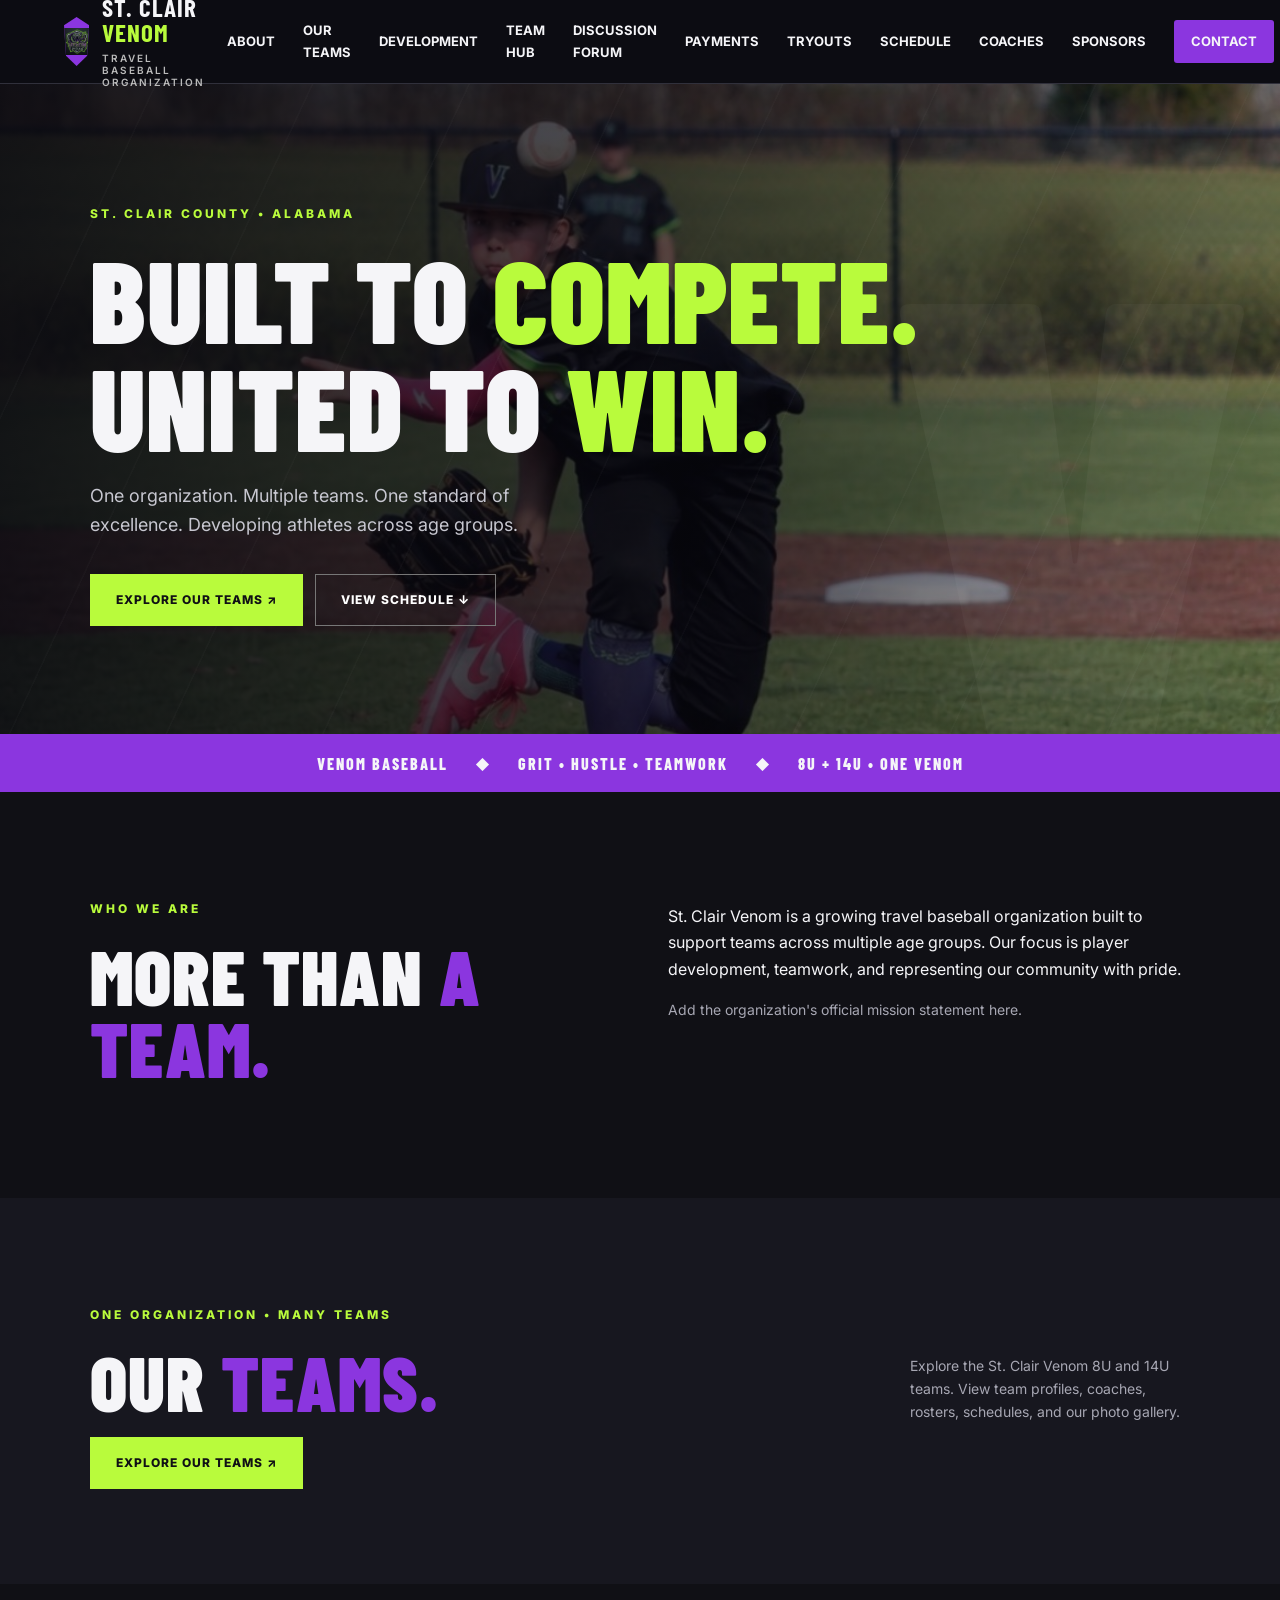
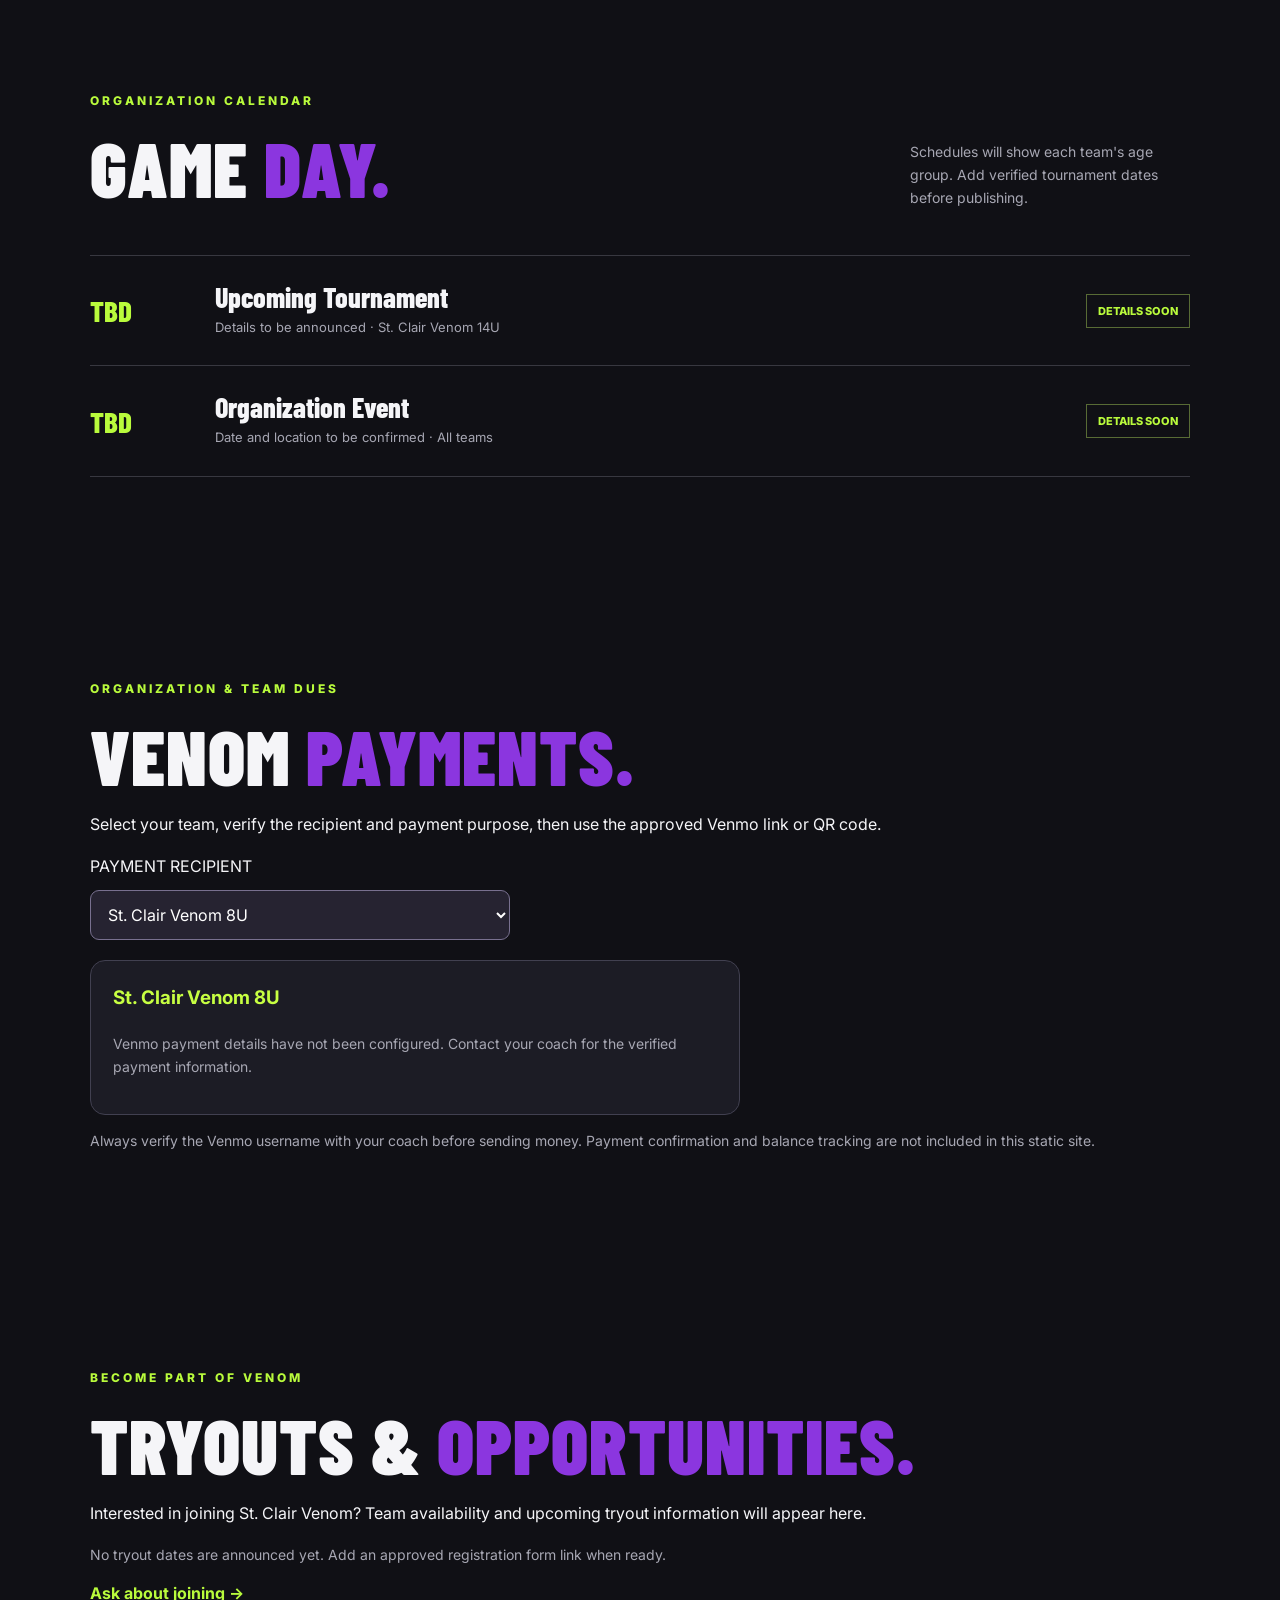
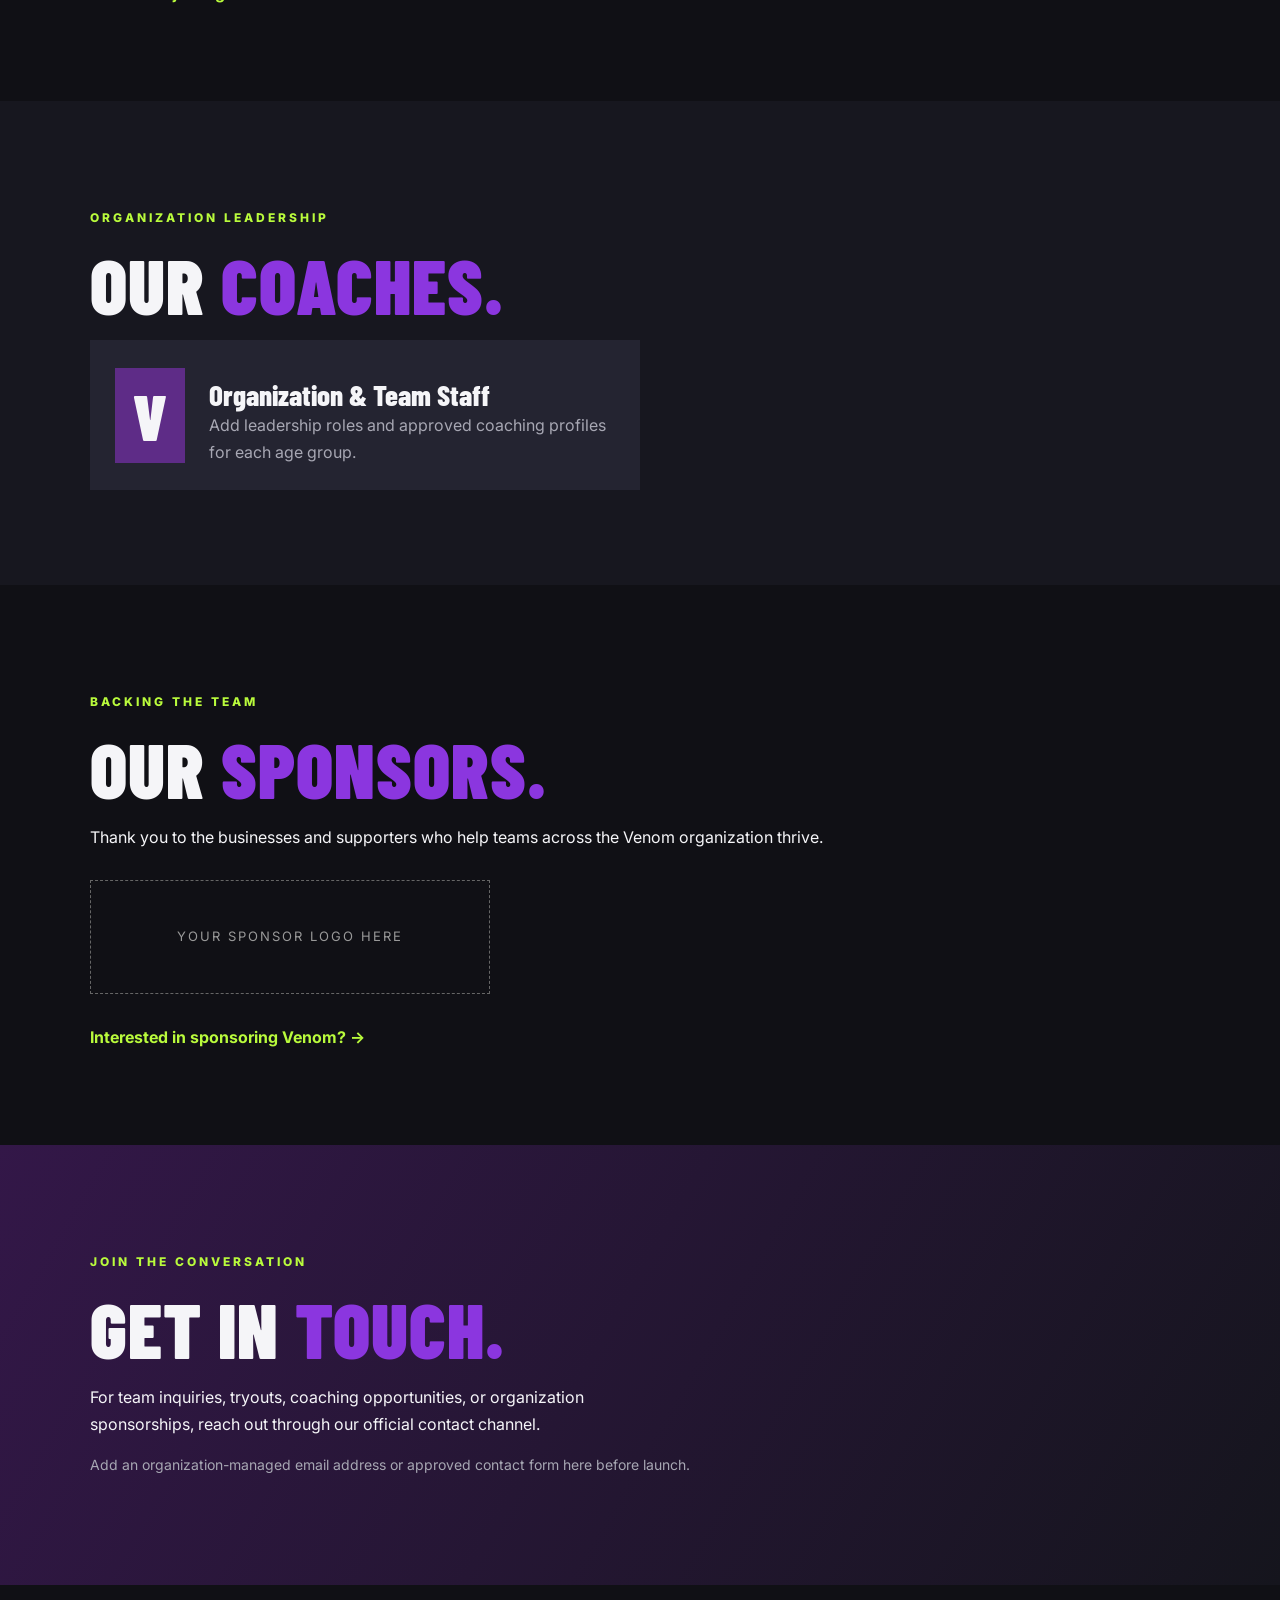
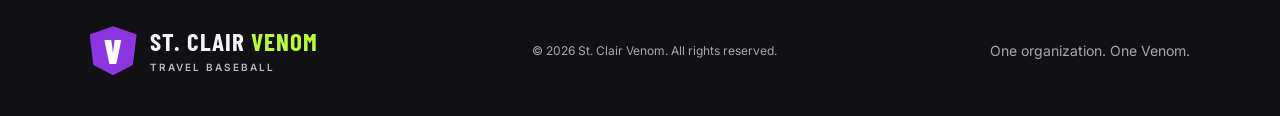
==== index.html @ 22ccb706 "Remove private discussion forum section Removed private discussion forum details and access link." ====
<!doctype html><html lang="en"><head><meta charset="utf-8"><meta name="viewport" content="width=device-width, initial-scale=1"><meta name="theme-color" content="#101015"><meta name="description" content="St. Clair Venom travel baseball — organization news, teams, tournaments, tryouts and sponsors."><title>St. Clair Venom | Travel Baseball</title><link rel="stylesheet" href="style.css"></head><body><header class="top"><a class="brand" href="#home">

<span class="mark" style="display:flex;align-items:center;justify-content:center;overflow:hidden;">
  <img
    src="Venom%20Logo%20%282%29.PNG"
    alt="St. Clair Venom Logo"
    style="display:block;width:190%;height:190%;max-width:none;max-height:none;object-fit:contain;flex-shrink:0;"
  >
</span>

<span>ST. CLAIR <b>VENOM</b><small>TRAVEL BASEBALL ORGANIZATION</small></span></a><button id="menu" aria-label="Toggle navigation" aria-expanded="false">☰</button><nav id="nav"><a href="about.html">About</a><a href="teams.html">Our Teams</a><a href="development.html">Development</a>
<a href="hub.html">Team Hub</a><a href="board.html">Discussion Forum</a>
<a href="#payments">Payments</a><a href="#tryouts">Tryouts</a><a href="#schedule">Schedule</a><a href="#coaches">Coaches</a><a href="#sponsors">Sponsors</a><a class="navcta" href="#contact">Contact</a></nav></header><main><section id="home" class="hero"><div class="glow"></div><div class="hero-inner"><p class="eyebrow">ST. CLAIR COUNTY • ALABAMA</p><h1>BUILT TO <em>COMPETE.</em><br>UNITED TO <em>WIN.</em></h1><p class="lede">One organization. Multiple teams. One standard of excellence. Developing athletes across age groups.</p><div class="actions"><a class="btn" href="teams.html">EXPLORE OUR TEAMS ↗</a><a class="btn outline" href="#schedule">VIEW SCHEDULE ↓</a></div></div><div class="hero-v">V</div></section><section class="ticker"><span>VENOM BASEBALL</span><span>◆</span><span>GRIT • HUSTLE • TEAMWORK</span><span>◆</span><span>8U + 14U • ONE VENOM</span></section><section id="about" class="section about"><div><p class="eyebrow">WHO WE ARE</p><h2>MORE THAN <span>A TEAM.</span></h2></div><div><p>St. Clair Venom is a growing travel baseball organization built to support teams across multiple age groups. Our focus is player development, teamwork, and representing our community with pride.</p><p class="muted">Add the organization's official mission statement here.</p></div></section>
<section id="teams" class="section dark">
  <div class="section-head">
    <div>
      <p class="eyebrow">ONE ORGANIZATION • MANY TEAMS</p>
      <h2>OUR <span>TEAMS.</span></h2>
    </div>
    <p class="muted">
      Explore the St. Clair Venom 8U and 14U teams.
      View team profiles, coaches, rosters, schedules,
      and our photo gallery.
    </p>
  </div>

  <a class="btn" href="teams.html">
    EXPLORE OUR TEAMS ↗
  </a>
</section>
<section id="schedule" class="section"><div class="section-head"><div><p class="eyebrow">ORGANIZATION CALENDAR</p><h2>GAME <span>DAY.</span></h2></div><p class="muted">Schedules will show each team's age group. Add verified tournament dates before publishing.</p></div><div id="events" class="events"></div></section><section id="payments" class="section"><p class="eyebrow">ORGANIZATION & TEAM DUES</p><h2>VENOM <span>PAYMENTS.</span></h2><p>Select your team, verify the recipient and payment purpose, then use the approved Venmo link or QR code.</p><label for="paymentTeam">PAYMENT RECIPIENT</label><select id="paymentTeam" class="hub-select"></select><div id="paymentDetails" class="hub-panel payment-panel"></div><p class="muted">Always verify the Venmo username with your coach before sending money. Payment confirmation and balance tracking are not included in this static site.</p></section><section id="tryouts" class="section"><p class="eyebrow">BECOME PART OF VENOM</p><h2>TRYOUTS & <span>OPPORTUNITIES.</span></h2><p>Interested in joining St. Clair Venom? Team availability and upcoming tryout information will appear here.</p><p class="muted">No tryout dates are announced yet. Add an approved registration form link when ready.</p><a class="text-link" href="#contact">Ask about joining →</a></section><section id="coaches" class="section dark"><p class="eyebrow">ORGANIZATION LEADERSHIP</p><h2>OUR <span>COACHES.</span></h2><div class="coach-card"><div class="coach-icon">V</div><div><h3>Organization & Team Staff</h3><p>Add leadership roles and approved coaching profiles for each age group.</p></div></div></section><section id="sponsors" class="section"><p class="eyebrow">BACKING THE TEAM</p><h2>OUR <span>SPONSORS.</span></h2><p>Thank you to the businesses and supporters who help teams across the Venom organization thrive.</p><div class="sponsor-box">YOUR SPONSOR LOGO HERE</div><a class="text-link" href="#contact">Interested in sponsoring Venom? →</a></section><section id="contact" class="section contact"><p class="eyebrow">JOIN THE CONVERSATION</p><h2>GET IN <span>TOUCH.</span></h2><p>For team inquiries, tryouts, coaching opportunities, or organization sponsorships, reach out through our official contact channel.</p><p class="muted">Add an organization-managed email address or approved contact form here before launch.</p></section></main><footer><div class="brand"><span class="mark">V</span><span>ST. CLAIR <b>VENOM</b><small>TRAVEL BASEBALL</small></span></div><p>© <span id="year"></span> St. Clair Venom. All rights reserved.</p><p class="muted">One organization. One Venom.</p></footer><script src="script.js"></script></body></html>
---- style.css ----
@import url('https://fonts.googleapis.com/css2?family=Barlow+Condensed:wght@500;600;700;800;900&family=Inter:wght@400;500;600;700&display=swap');:root{--bg:#101015;--panel:#1a1a22;--purple:#8b36df;--lime:#b9fb3c;--white:#f5f5f8;--muted:#a7a7b3}*{box-sizing:border-box}html{scroll-behavior:smooth}body{margin:0;background:var(--bg);color:var(--white);font:16px/1.65 Inter,Arial,sans-serif}a{color:inherit;text-decoration:none}.top{height:84px;display:flex;align-items:center;justify-content:space-between;padding:0 max(5vw,20px);background:#0c0c12;position:sticky;top:0;z-index:10;border-bottom:1px solid #30303b}.brand{display:flex;align-items:center;gap:13px;font-family:'Barlow Condensed',sans-serif;font-size:25px;font-weight:700;letter-spacing:1px;line-height:1}.brand b{color:var(--lime)}.brand small{display:block;font:600 10px Inter,sans-serif;letter-spacing:2px;margin-top:7px;color:#bbb}.mark{display:grid;place-items:center;width:47px;height:49px;background:var(--purple);clip-path:polygon(50% 0,100% 17%,92% 79%,50% 100%,8% 79%,0 17%);font:900 34px 'Barlow Condensed',sans-serif;color:#fff}nav{display:flex;align-items:center;gap:28px}nav a{font-size:13px;font-weight:700;text-transform:uppercase}nav a:hover,.text-link:hover{color:var(--lime)}.navcta{background:var(--purple);padding:11px 17px;border-radius:3px}#menu{display:none;background:none;border:0;color:white;font-size:26px}.hero{min-height:650px;display:flex;align-items:center;padding:100px max(7vw,24px);position:relative;overflow:hidden;background:radial-gradient(ellipse at 85% 50%,#421c66 0%,#16111f 44%,#101015 75%)}.hero:before{content:'';position:absolute;inset:0;background:repeating-linear-gradient(115deg,transparent 0 140px,#ffffff05 141px 142px)}.hero-inner{z-index:1;max-width:950px}.eyebrow{font-size:12px;font-weight:800;letter-spacing:3px;color:var(--lime);text-transform:uppercase}.hero h1,h2{font-family:'Barlow Condensed',Impact,sans-serif;font-weight:900;letter-spacing:1px;line-height:.94;margin:20px 0}.hero h1{font-size:clamp(65px,9vw,140px)}h2{font-size:clamp(49px,6vw,83px)}h1 em{font-style:normal;color:var(--lime)}h2 span{color:var(--purple)}.lede{max-width:490px;color:#c7c7d0;font-size:18px}.hero-v{position:absolute;right:2%;bottom:-20%;font:900 700px 'Barlow Condensed',sans-serif;line-height:1;color:#ffffff08;pointer-events:none}.actions{display:flex;gap:12px;flex-wrap:wrap;margin-top:34px}.btn{display:inline-block;padding:15px 25px;background:var(--lime);color:#101015;font-size:12px;font-weight:800;letter-spacing:1px;border:1px solid var(--lime)}.btn.outline{background:transparent;color:white;border-color:#777}.ticker{display:flex;gap:28px;justify-content:center;align-items:center;flex-wrap:wrap;padding:19px;background:var(--purple);font:800 16px 'Barlow Condensed',sans-serif;letter-spacing:2px}.section{padding:95px max(7vw,24px);scroll-margin-top:80px}.section.dark{background:#17171f}.about{display:grid;grid-template-columns:1fr 1fr;gap:55px}.about p:not(.eyebrow){max-width:600px}.muted{color:var(--muted);font-size:14px}.section-head{display:flex;align-items:end;justify-content:space-between;gap:20px}.section-head .muted{max-width:280px}.cards{display:grid;grid-template-columns:repeat(4,minmax(0,1fr));gap:18px;margin-top:35px}.player{min-height:260px;background:linear-gradient(145deg,#2c1c3f,#1e1e28 60%);border:1px solid #383242;position:relative;overflow:hidden;padding:25px;display:flex;flex-direction:column;justify-content:end}.player:before{content:'V';position:absolute;font:900 260px 'Barlow Condensed',sans-serif;color:#ffffff09;right:0;top:-75px}.number{font:900 72px 'Barlow Condensed',sans-serif;color:var(--lime);line-height:1}.player h3,.coach-card h3{font:800 29px 'Barlow Condensed',sans-serif;margin:12px 0 0}.player p{font-size:12px;text-transform:uppercase;color:#bbb;margin:0}.events{margin-top:32px}.event{display:grid;grid-template-columns:100px 1fr auto;gap:25px;align-items:center;border-top:1px solid #383840;padding:24px 0}.event:last-child{border-bottom:1px solid #383840}.date{font:800 29px 'Barlow Condensed',sans-serif;color:var(--lime)}.event h3{margin:0;font:800 28px 'Barlow Condensed',sans-serif}.event p{margin:3px 0;color:var(--muted);font-size:13px}.tag{font-size:11px;font-weight:800;color:var(--lime);border:1px solid #586b35;padding:7px 11px}.coach-card{display:flex;align-items:center;gap:24px;background:#242431;padding:25px;max-width:550px}.coach-icon{width:95px;height:95px;display:grid;place-items:center;background:#5e2c87;font:900 65px 'Barlow Condensed',sans-serif}.coach-card p{color:var(--muted);margin:0}.sponsor-box{margin:30px 0;border:1px dashed #666;text-align:center;padding:45px;color:#999;font-size:13px;letter-spacing:2px;max-width:400px}.text-link{color:var(--lime);font-weight:700}.contact{background:linear-gradient(120deg,#331748,#15151d)}.contact p:not(.eyebrow){max-width:600px}footer{padding:40px max(7vw,24px);display:flex;align-items:center;justify-content:space-between;gap:20px;flex-wrap:wrap}footer p{font-size:12px;color:#aaa}@media(max-width:850px){nav{display:none;position:absolute;top:84px;left:0;right:0;background:#11111a;padding:20px;flex-direction:column;align-items:stretch;gap:18px}nav.open{display:flex}#menu{display:block}.cards{grid-template-columns:repeat(2,1fr)}.about{grid-template-columns:1fr}.hero{min-height:550px}.hero-v{font-size:450px}}@media(max-width:500px){.cards{grid-template-columns:1fr 1fr;gap:10px}.player{min-height:210px;padding:15px}.number{font-size:55px}.event{grid-template-columns:65px 1fr;gap:12px}.tag{grid-column:2;width:max-content}.ticker{font-size:13px}.section-head{display:block}}

.team-grid{display:grid;grid-template-columns:repeat(3,minmax(0,1fr));gap:18px;margin:32px 0}.team-card{background:#242431;border:1px solid #3c3a47;padding:27px;transition:transform .2s,border-color .2s}.team-card:hover{transform:translateY(-4px);border-color:var(--lime)}.team-monogram{font:900 90px 'Barlow Condensed',sans-serif;color:#9a4fd0;line-height:1}.team-card h3{font:800 34px 'Barlow Condensed',sans-serif;margin:10px 0}.team-card .muted{font-size:13px}.team-button{background:var(--lime);color:#101015;border:0;padding:12px 18px;font-weight:900;cursor:pointer;margin-top:14px}.team-button:focus-visible{outline:3px solid #fff;outline-offset:3px}.team-details{background:#191922;border:1px solid #41404b;padding:28px;scroll-margin-top:100px}.team-details h2{margin:0}.team-info{display:grid;grid-template-columns:repeat(3,minmax(0,1fr));gap:24px}.team-info h3{color:var(--lime);font:800 22px 'Barlow Condensed',sans-serif}.team-info p{font-size:14px;color:#c4c4ce}@media(max-width:850px){.team-grid{grid-template-columns:repeat(2,1fr)}.team-info{grid-template-columns:1fr}}@media(max-width:550px){.team-grid{grid-template-columns:1fr}}

/* Organization hub additions */
.hub-grid{display:grid;grid-template-columns:repeat(2,minmax(0,1fr));gap:18px;margin-top:28px}.hub-panel{background:#1c1c25;border:1px solid #414050;border-radius:15px;padding:22px;color:#f3f3f7}.hub-panel h3{color:#c7ff42;margin-top:0}.hub-entry{padding:12px 0;border-bottom:1px solid #444354}.hub-entry:last-child{border-bottom:0}.hub-entry p{margin:6px 0}.hub-entry a{color:#c7ff42}.hub-select{display:block;max-width:420px;width:100%;padding:13px;margin:10px 0 16px;border:1px solid #78708f;border-radius:9px;background:#262331;color:white;font:inherit}.payment-panel{max-width:650px;margin-top:20px}.payment-qr{width:220px;max-width:100%;display:block;margin:20px 0;border:12px solid white;border-radius:12px}#hub,#payments{scroll-margin-top:85px}@media(max-width:720px){.hub-grid{grid-template-columns:1fr}.hub-panel{padding:17px}.hub-select{max-width:100%}}

/* Hybrid portal accessibility */
#liveCalendar { margin-top: 1rem; overflow: hidden; }
#coachUpdates, #communityAccess { margin-top: 1rem; }
@media (max-width: 650px) { #liveCalendar iframe { height: 340px !important; } }

/* Venom homepage pitching background */
#home.hero {
  position: relative;
  background-image:
    linear-gradient(
      90deg,
      rgba(8, 8, 15, 0.92) 0%,
      rgba(8, 8, 15, 0.72) 48%,
      rgba(8, 8, 15, 0.35) 100%
    ),
    url("Hayden%20pitch.JPG");
  background-size: cover;
  background-position: center 30%;
  background-repeat: no-repeat;
}

#home.hero .hero-inner {
  position: relative;
  z-index: 1;
}

/* St. Clair Venom 14U Photo Gallery */

.venom-gallery {
  margin-top: 40px;
  padding: 30px;
  background: #111018;
  border: 1px solid rgba(160, 60, 255, 0.25);
  border-radius: 18px;
}

/* Keep gallery hidden until 14U is selected */
.venom-gallery[hidden] {
  display: none !important;
}

.venom-photo-grid {
  display: grid;
  grid-template-columns: repeat(3, minmax(0, 1fr));
  gap: 18px;
  margin-top: 25px;
}

.venom-photo-grid a {
  display: block;
  overflow: hidden;
  border-radius: 12px;
  border: 2px solid transparent;
  background: #1c1b24;
  aspect-ratio: 4 / 3;
  transition: border-color 0.2s ease;
}

.venom-photo-grid a:hover {
  border-color: #b5ff36;
}

.venom-photo-grid img {
  width: 100%;
  height: 100%;
  display: block;
  object-fit: cover;
  transition: transform 0.3s ease;
}

.venom-photo-grid a:hover img {
  transform: scale(1.05);
}

/* Tablet */
@media (max-width: 900px) {
  .venom-photo-grid {
    grid-template-columns: repeat(2, minmax(0, 1fr));
  }
}

/* Mobile */
@media (max-width: 600px) {
  .venom-gallery {
    padding: 18px;
  }

  .venom-photo-grid {
    grid-template-columns: 1fr;
    gap: 14px;
  }
}

@media (prefers-reduced-motion: reduce) {
  .venom-photo-grid img,
  .venom-photo-grid a {
    transition: none;
  }
}
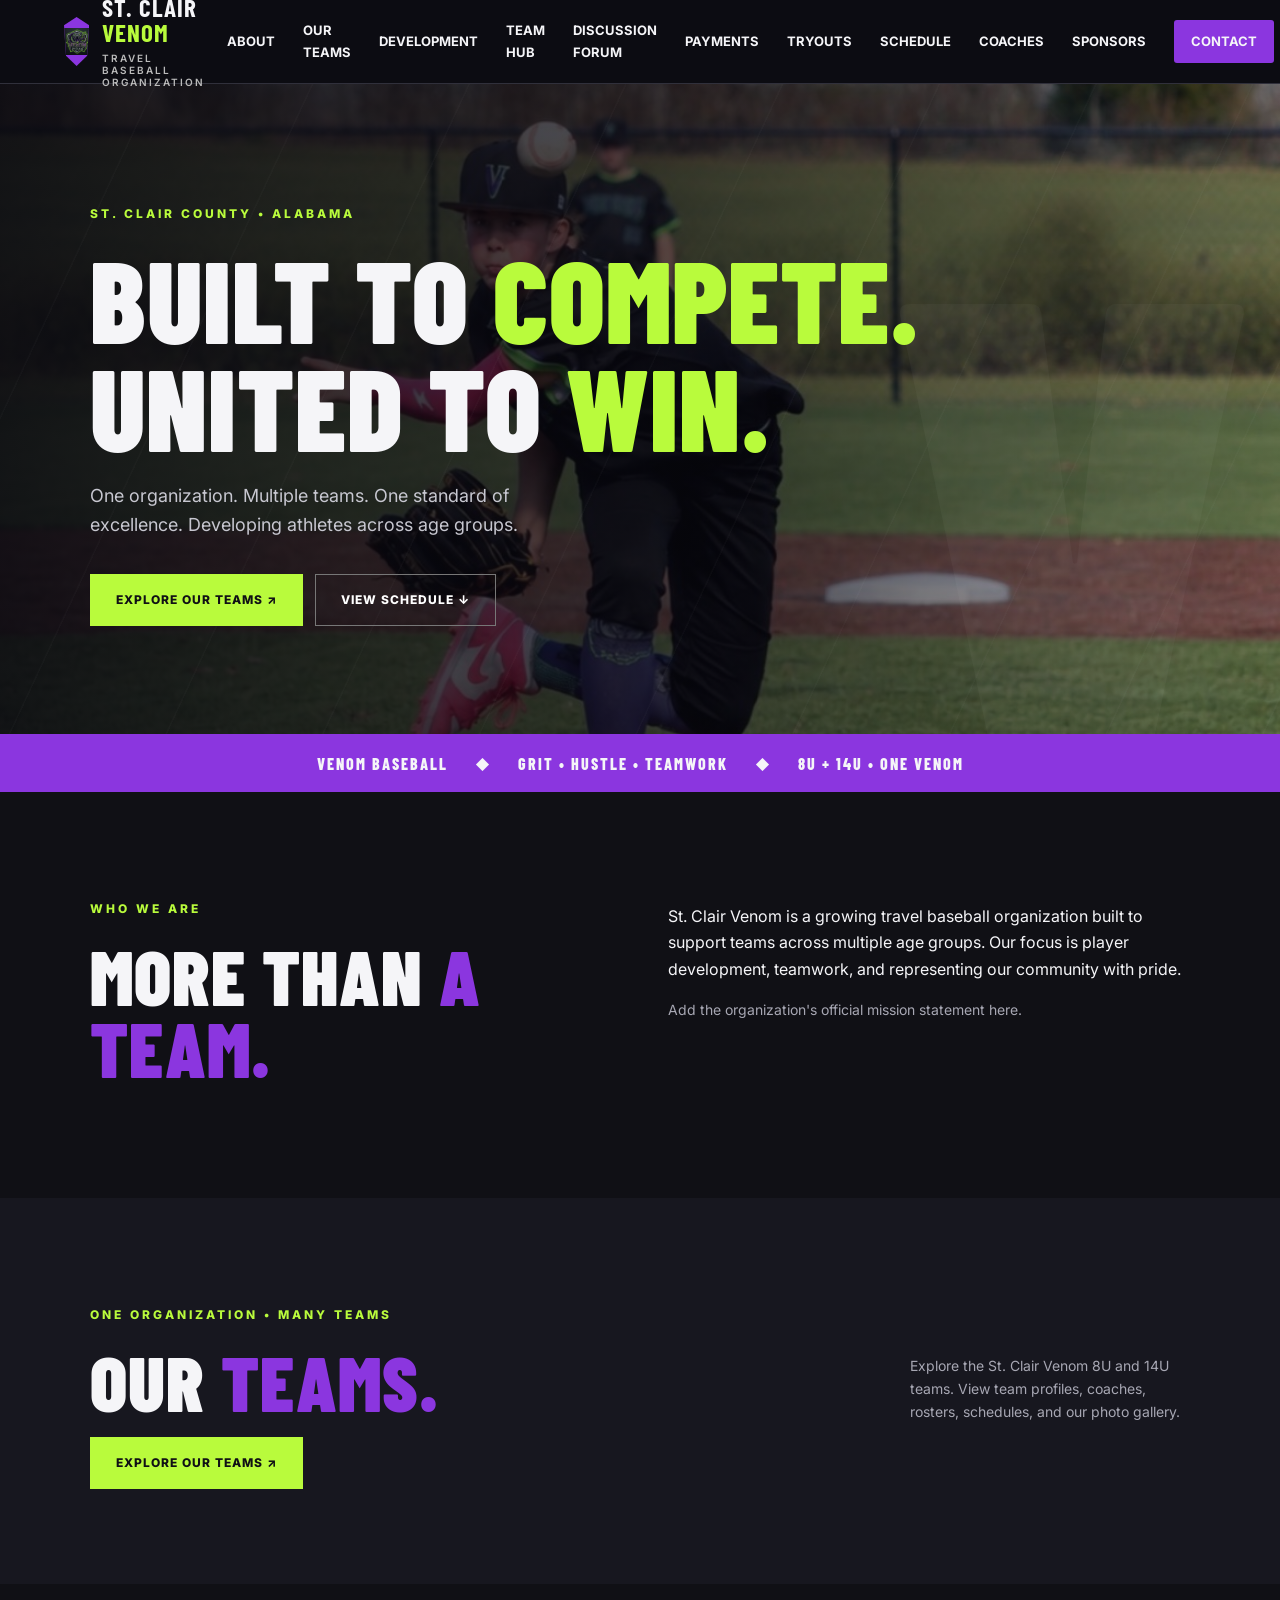
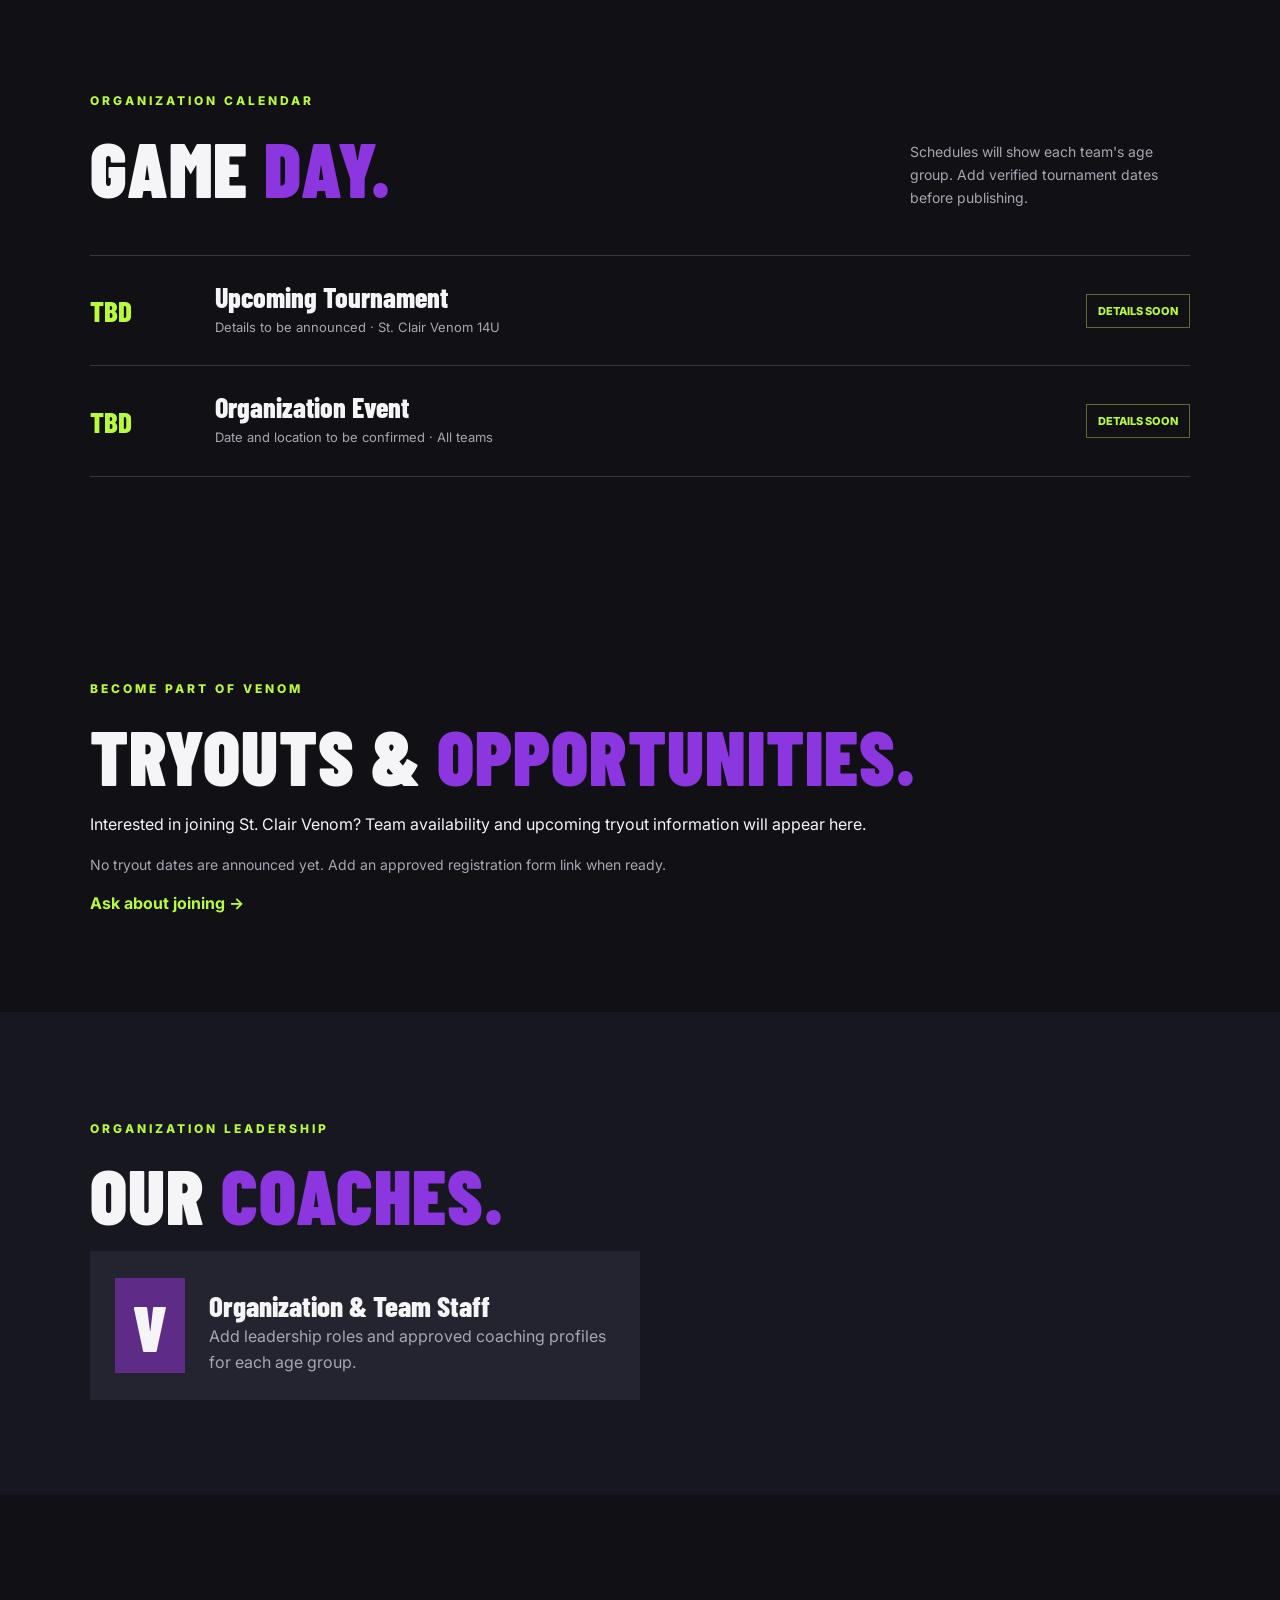
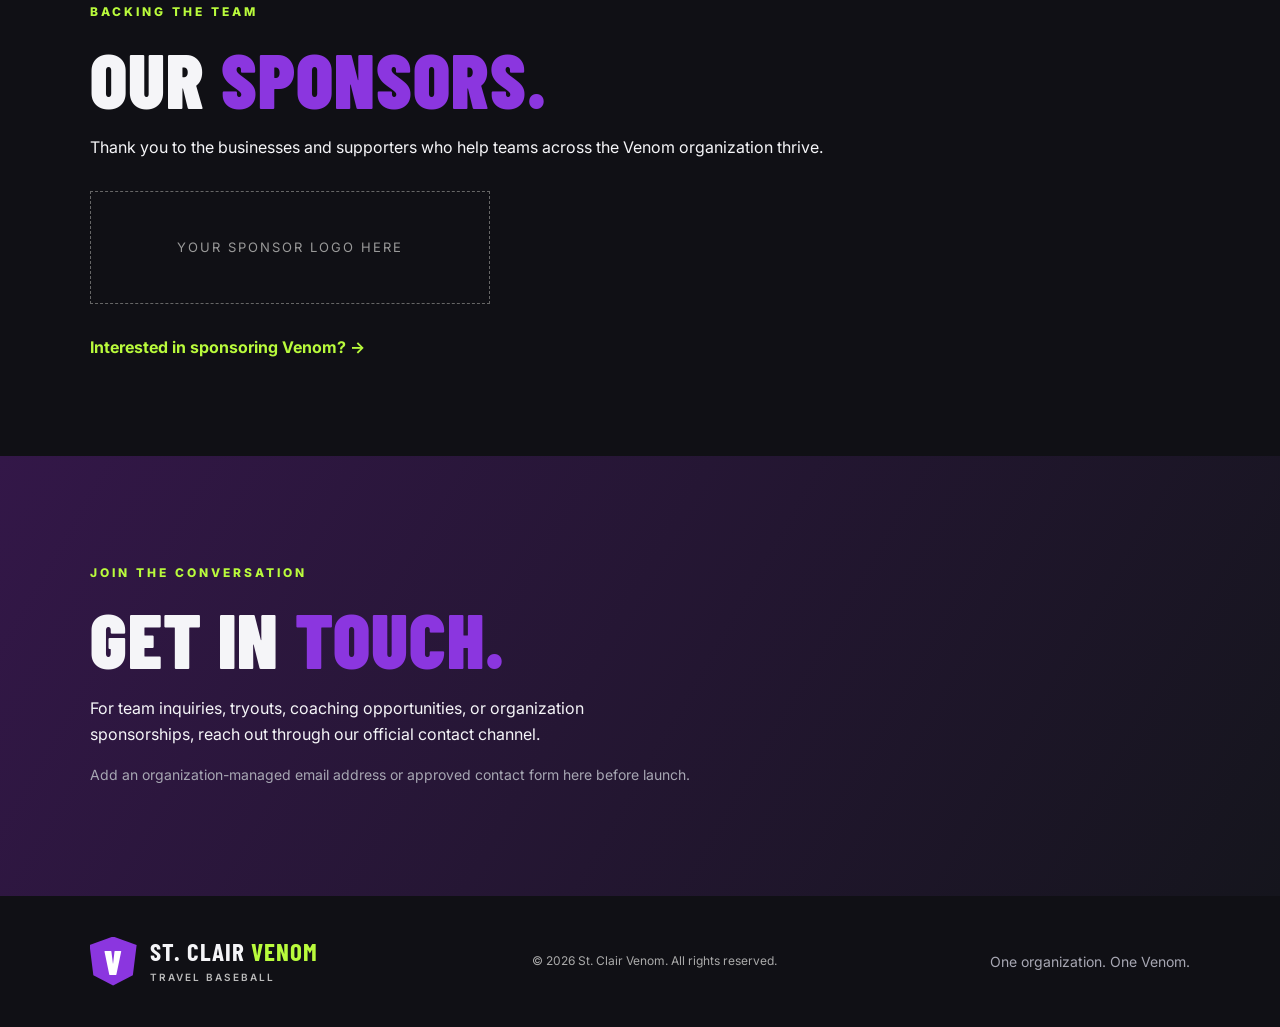
==== commit e1b61e75: "Add schedule and tryouts sections to index.html" ====
--- a/index.html
+++ b/index.html
@@ -10,7 +10,7 @@
 
 <span>ST. CLAIR <b>VENOM</b><small>TRAVEL BASEBALL ORGANIZATION</small></span></a><button id="menu" aria-label="Toggle navigation" aria-expanded="false">☰</button><nav id="nav"><a href="about.html">About</a><a href="teams.html">Our Teams</a><a href="development.html">Development</a>
 <a href="hub.html">Team Hub</a><a href="board.html">Discussion Forum</a>
-<a href="#payments">Payments</a><a href="#tryouts">Tryouts</a><a href="#schedule">Schedule</a><a href="#coaches">Coaches</a><a href="#sponsors">Sponsors</a><a class="navcta" href="#contact">Contact</a></nav></header><main><section id="home" class="hero"><div class="glow"></div><div class="hero-inner"><p class="eyebrow">ST. CLAIR COUNTY • ALABAMA</p><h1>BUILT TO <em>COMPETE.</em><br>UNITED TO <em>WIN.</em></h1><p class="lede">One organization. Multiple teams. One standard of excellence. Developing athletes across age groups.</p><div class="actions"><a class="btn" href="teams.html">EXPLORE OUR TEAMS ↗</a><a class="btn outline" href="#schedule">VIEW SCHEDULE ↓</a></div></div><div class="hero-v">V</div></section><section class="ticker"><span>VENOM BASEBALL</span><span>◆</span><span>GRIT • HUSTLE • TEAMWORK</span><span>◆</span><span>8U + 14U • ONE VENOM</span></section><section id="about" class="section about"><div><p class="eyebrow">WHO WE ARE</p><h2>MORE THAN <span>A TEAM.</span></h2></div><div><p>St. Clair Venom is a growing travel baseball organization built to support teams across multiple age groups. Our focus is player development, teamwork, and representing our community with pride.</p><p class="muted">Add the organization's official mission statement here.</p></div></section>
+<a href="payments.html">Payments</a><a href="#tryouts">Tryouts</a><a href="#schedule">Schedule</a><a href="#coaches">Coaches</a><a href="#sponsors">Sponsors</a><a class="navcta" href="#contact">Contact</a></nav></header><main><section id="home" class="hero"><div class="glow"></div><div class="hero-inner"><p class="eyebrow">ST. CLAIR COUNTY • ALABAMA</p><h1>BUILT TO <em>COMPETE.</em><br>UNITED TO <em>WIN.</em></h1><p class="lede">One organization. Multiple teams. One standard of excellence. Developing athletes across age groups.</p><div class="actions"><a class="btn" href="teams.html">EXPLORE OUR TEAMS ↗</a><a class="btn outline" href="#schedule">VIEW SCHEDULE ↓</a></div></div><div class="hero-v">V</div></section><section class="ticker"><span>VENOM BASEBALL</span><span>◆</span><span>GRIT • HUSTLE • TEAMWORK</span><span>◆</span><span>8U + 14U • ONE VENOM</span></section><section id="about" class="section about"><div><p class="eyebrow">WHO WE ARE</p><h2>MORE THAN <span>A TEAM.</span></h2></div><div><p>St. Clair Venom is a growing travel baseball organization built to support teams across multiple age groups. Our focus is player development, teamwork, and representing our community with pride.</p><p class="muted">Add the organization's official mission statement here.</p></div></section>
 <section id="teams" class="section dark">
   <div class="section-head">
     <div>
@@ -28,4 +28,4 @@
     EXPLORE OUR TEAMS ↗
   </a>
 </section>
-<section id="schedule" class="section"><div class="section-head"><div><p class="eyebrow">ORGANIZATION CALENDAR</p><h2>GAME <span>DAY.</span></h2></div><p class="muted">Schedules will show each team's age group. Add verified tournament dates before publishing.</p></div><div id="events" class="events"></div></section><section id="payments" class="section"><p class="eyebrow">ORGANIZATION & TEAM DUES</p><h2>VENOM <span>PAYMENTS.</span></h2><p>Select your team, verify the recipient and payment purpose, then use the approved Venmo link or QR code.</p><label for="paymentTeam">PAYMENT RECIPIENT</label><select id="paymentTeam" class="hub-select"></select><div id="paymentDetails" class="hub-panel payment-panel"></div><p class="muted">Always verify the Venmo username with your coach before sending money. Payment confirmation and balance tracking are not included in this static site.</p></section><section id="tryouts" class="section"><p class="eyebrow">BECOME PART OF VENOM</p><h2>TRYOUTS & <span>OPPORTUNITIES.</span></h2><p>Interested in joining St. Clair Venom? Team availability and upcoming tryout information will appear here.</p><p class="muted">No tryout dates are announced yet. Add an approved registration form link when ready.</p><a class="text-link" href="#contact">Ask about joining →</a></section><section id="coaches" class="section dark"><p class="eyebrow">ORGANIZATION LEADERSHIP</p><h2>OUR <span>COACHES.</span></h2><div class="coach-card"><div class="coach-icon">V</div><div><h3>Organization & Team Staff</h3><p>Add leadership roles and approved coaching profiles for each age group.</p></div></div></section><section id="sponsors" class="section"><p class="eyebrow">BACKING THE TEAM</p><h2>OUR <span>SPONSORS.</span></h2><p>Thank you to the businesses and supporters who help teams across the Venom organization thrive.</p><div class="sponsor-box">YOUR SPONSOR LOGO HERE</div><a class="text-link" href="#contact">Interested in sponsoring Venom? →</a></section><section id="contact" class="section contact"><p class="eyebrow">JOIN THE CONVERSATION</p><h2>GET IN <span>TOUCH.</span></h2><p>For team inquiries, tryouts, coaching opportunities, or organization sponsorships, reach out through our official contact channel.</p><p class="muted">Add an organization-managed email address or approved contact form here before launch.</p></section></main><footer><div class="brand"><span class="mark">V</span><span>ST. CLAIR <b>VENOM</b><small>TRAVEL BASEBALL</small></span></div><p>© <span id="year"></span> St. Clair Venom. All rights reserved.</p><p class="muted">One organization. One Venom.</p></footer><script src="script.js"></script></body></html>
+<section id="schedule" class="section"><div class="section-head"><div><p class="eyebrow">ORGANIZATION CALENDAR</p><h2>GAME <span>DAY.</span></h2></div><p class="muted">Schedules will show each team's age group. Add verified tournament dates before publishing.</p></div><div id="events" class="events"></div></section></section><section id="tryouts" class="section"><p class="eyebrow">BECOME PART OF VENOM</p><h2>TRYOUTS & <span>OPPORTUNITIES.</span></h2><p>Interested in joining St. Clair Venom? Team availability and upcoming tryout information will appear here.</p><p class="muted">No tryout dates are announced yet. Add an approved registration form link when ready.</p><a class="text-link" href="#contact">Ask about joining →</a></section><section id="coaches" class="section dark"><p class="eyebrow">ORGANIZATION LEADERSHIP</p><h2>OUR <span>COACHES.</span></h2><div class="coach-card"><div class="coach-icon">V</div><div><h3>Organization & Team Staff</h3><p>Add leadership roles and approved coaching profiles for each age group.</p></div></div></section><section id="sponsors" class="section"><p class="eyebrow">BACKING THE TEAM</p><h2>OUR <span>SPONSORS.</span></h2><p>Thank you to the businesses and supporters who help teams across the Venom organization thrive.</p><div class="sponsor-box">YOUR SPONSOR LOGO HERE</div><a class="text-link" href="#contact">Interested in sponsoring Venom? →</a></section><section id="contact" class="section contact"><p class="eyebrow">JOIN THE CONVERSATION</p><h2>GET IN <span>TOUCH.</span></h2><p>For team inquiries, tryouts, coaching opportunities, or organization sponsorships, reach out through our official contact channel.</p><p class="muted">Add an organization-managed email address or approved contact form here before launch.</p></section></main><footer><div class="brand"><span class="mark">V</span><span>ST. CLAIR <b>VENOM</b><small>TRAVEL BASEBALL</small></span></div><p>© <span id="year"></span> St. Clair Venom. All rights reserved.</p><p class="muted">One organization. One Venom.</p></footer><script src="script.js"></script></body></html>
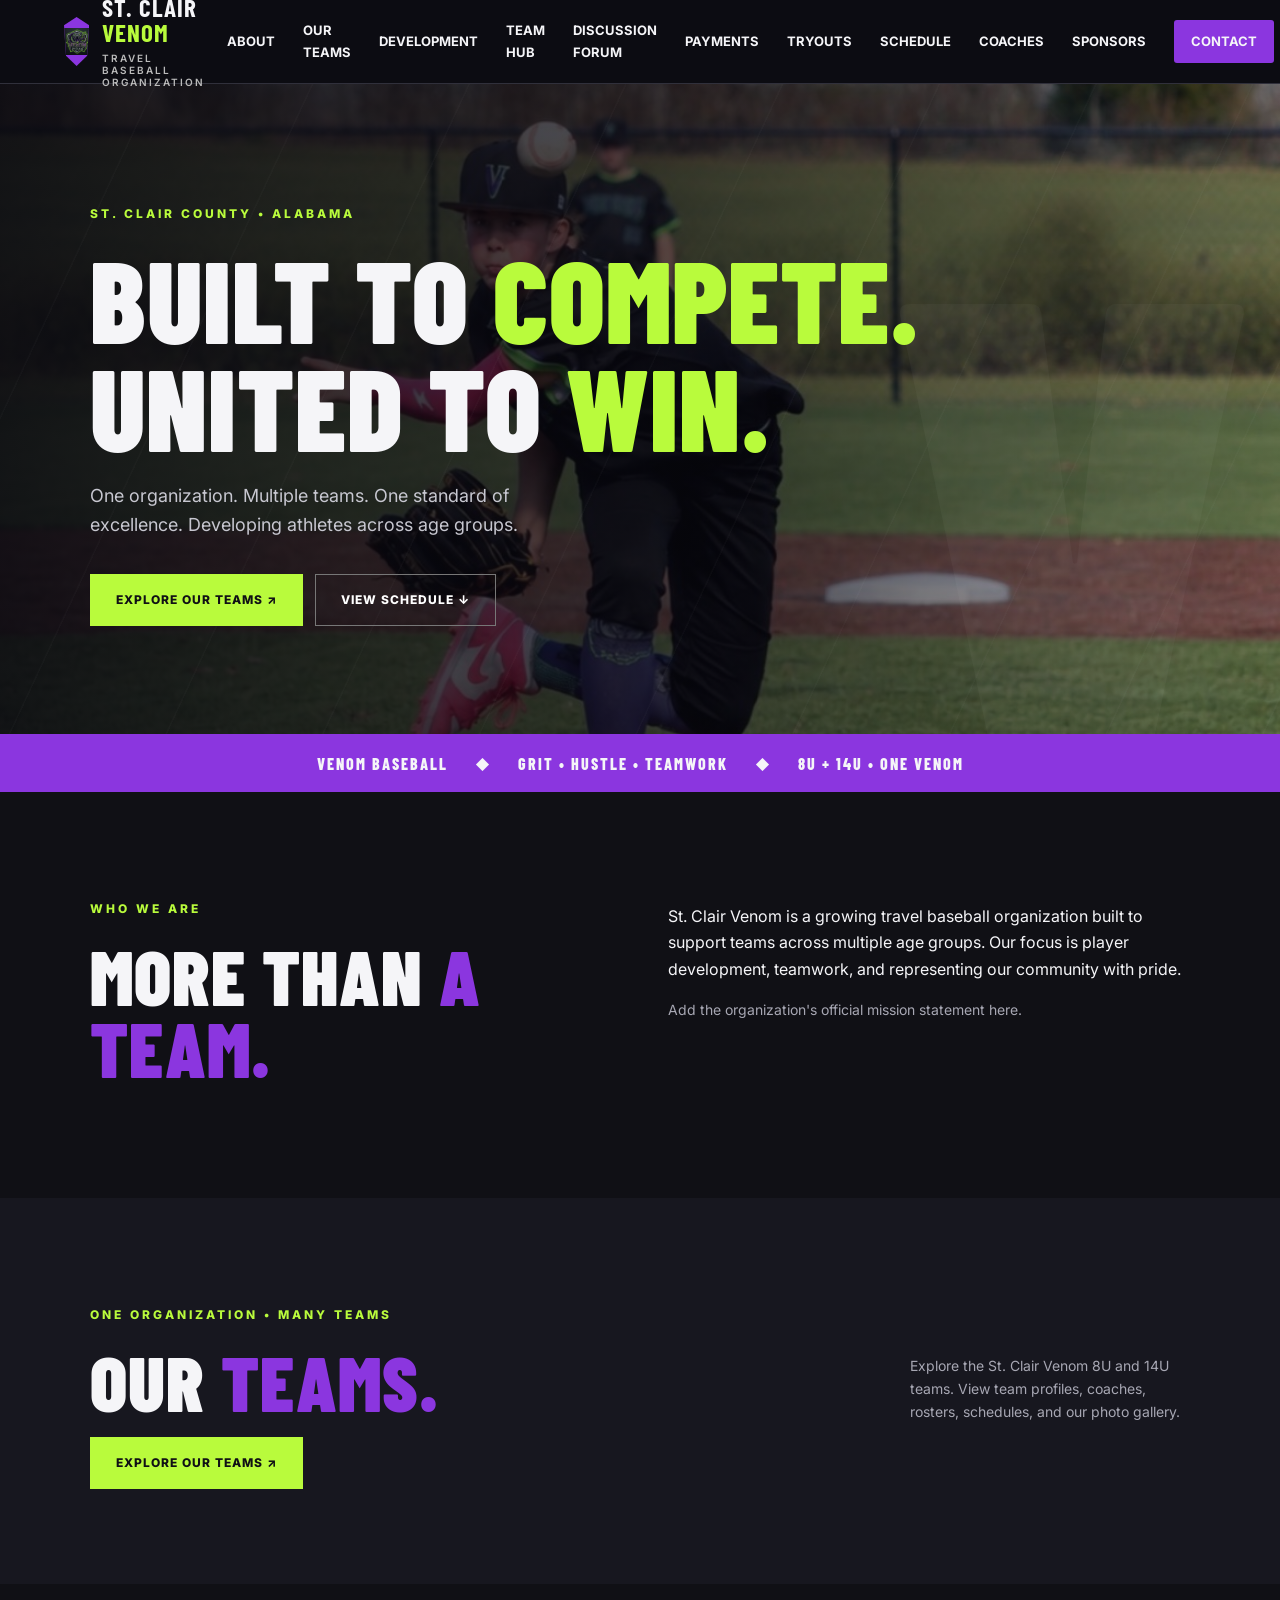
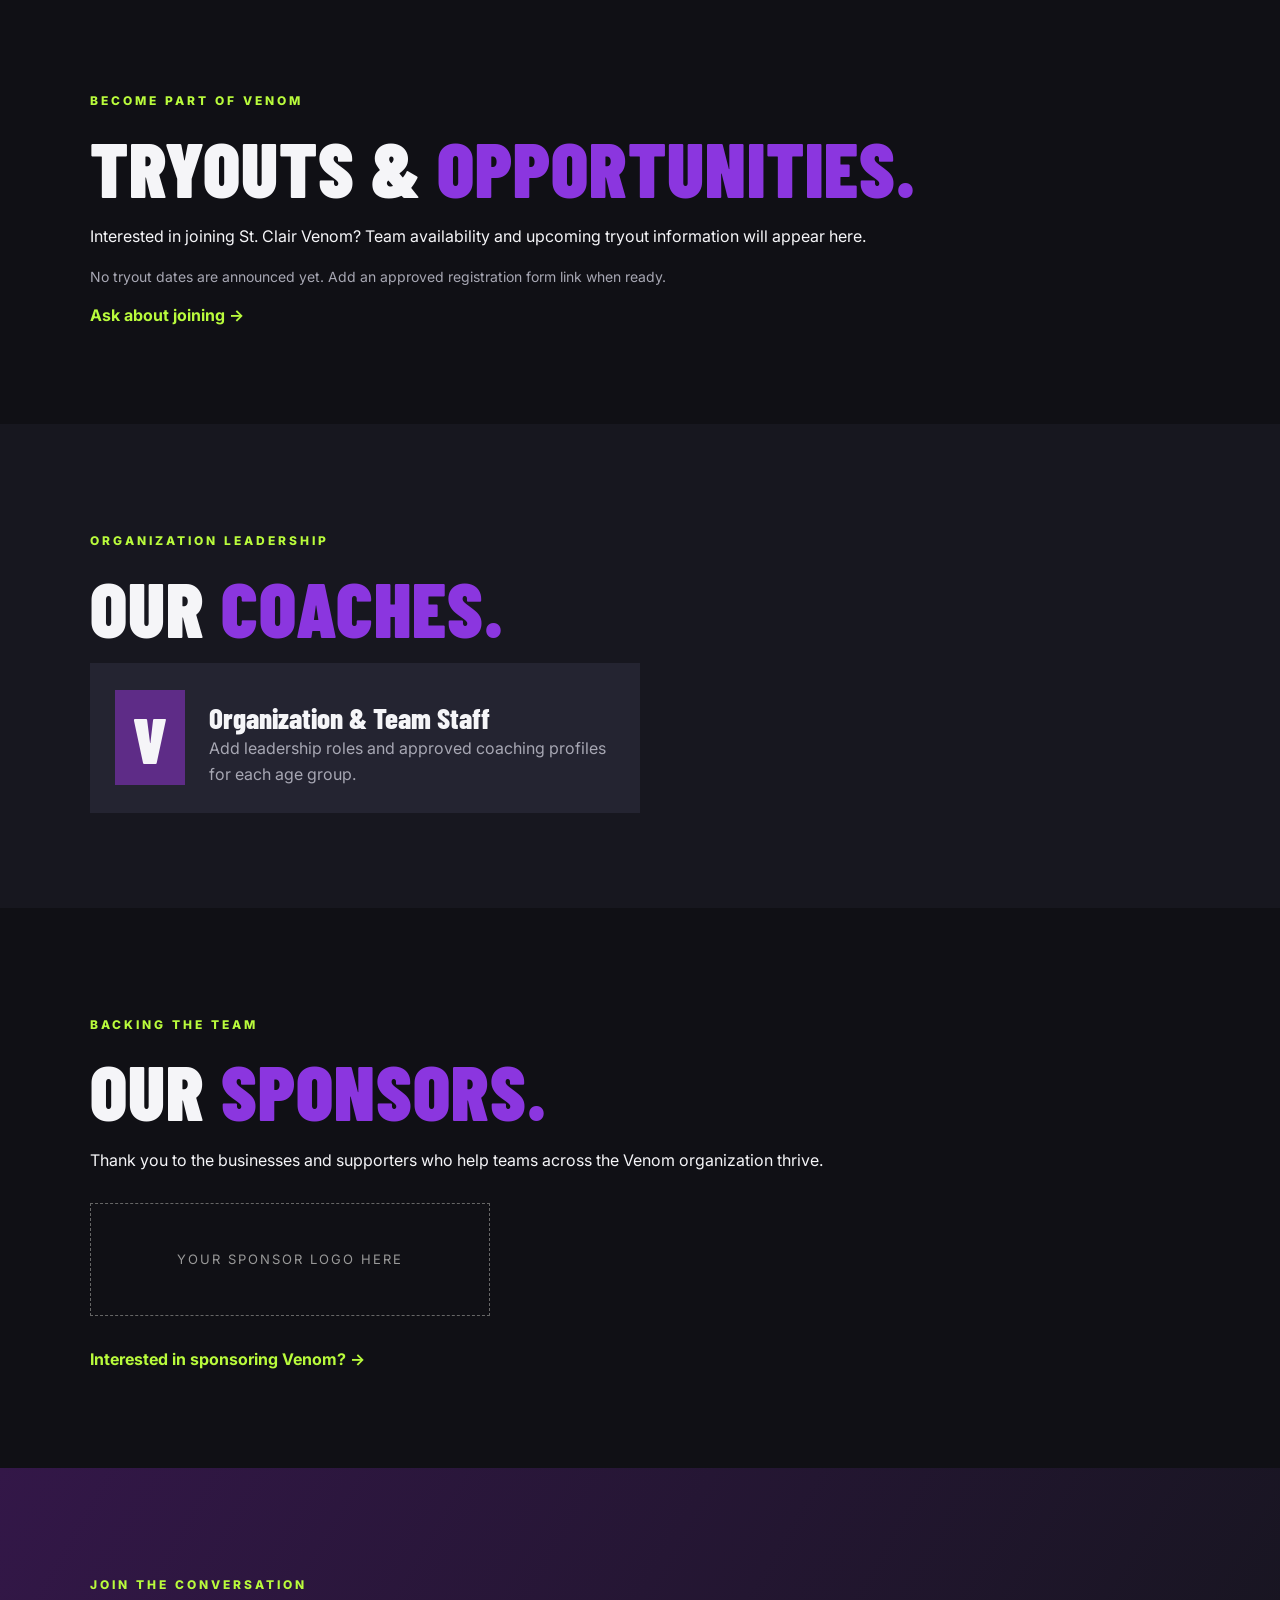
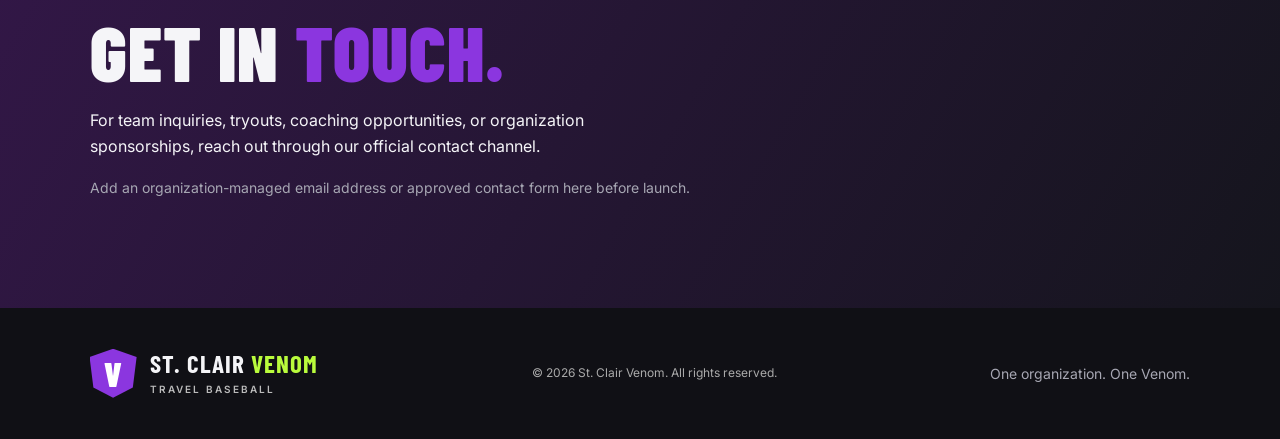
==== commit d329e4d2: "Remove obsolete homepage schedule section" ====
--- a/index.html
+++ b/index.html
@@ -10,7 +10,7 @@
 
 <span>ST. CLAIR <b>VENOM</b><small>TRAVEL BASEBALL ORGANIZATION</small></span></a><button id="menu" aria-label="Toggle navigation" aria-expanded="false">☰</button><nav id="nav"><a href="about.html">About</a><a href="teams.html">Our Teams</a><a href="development.html">Development</a>
 <a href="hub.html">Team Hub</a><a href="board.html">Discussion Forum</a>
-<a href="payments.html">Payments</a><a href="#tryouts">Tryouts</a><a href="#schedule">Schedule</a><a href="#coaches">Coaches</a><a href="#sponsors">Sponsors</a><a class="navcta" href="#contact">Contact</a></nav></header><main><section id="home" class="hero"><div class="glow"></div><div class="hero-inner"><p class="eyebrow">ST. CLAIR COUNTY • ALABAMA</p><h1>BUILT TO <em>COMPETE.</em><br>UNITED TO <em>WIN.</em></h1><p class="lede">One organization. Multiple teams. One standard of excellence. Developing athletes across age groups.</p><div class="actions"><a class="btn" href="teams.html">EXPLORE OUR TEAMS ↗</a><a class="btn outline" href="#schedule">VIEW SCHEDULE ↓</a></div></div><div class="hero-v">V</div></section><section class="ticker"><span>VENOM BASEBALL</span><span>◆</span><span>GRIT • HUSTLE • TEAMWORK</span><span>◆</span><span>8U + 14U • ONE VENOM</span></section><section id="about" class="section about"><div><p class="eyebrow">WHO WE ARE</p><h2>MORE THAN <span>A TEAM.</span></h2></div><div><p>St. Clair Venom is a growing travel baseball organization built to support teams across multiple age groups. Our focus is player development, teamwork, and representing our community with pride.</p><p class="muted">Add the organization's official mission statement here.</p></div></section>
+<a href="payments.html">Payments</a><a href="tryouts.html">Tryouts</a><a href="schedule.html">Schedule</a><a href="#coaches">Coaches</a><a href="#sponsors">Sponsors</a><a class="navcta" href="#contact">Contact</a></nav></header><main><section id="home" class="hero"><div class="glow"></div><div class="hero-inner"><p class="eyebrow">ST. CLAIR COUNTY • ALABAMA</p><h1>BUILT TO <em>COMPETE.</em><br>UNITED TO <em>WIN.</em></h1><p class="lede">One organization. Multiple teams. One standard of excellence. Developing athletes across age groups.</p><div class="actions"><a class="btn" href="teams.html">EXPLORE OUR TEAMS ↗</a><a class="btn outline" href="schedule.html">VIEW SCHEDULE ↓</a></div></div><div class="hero-v">V</div></section><section class="ticker"><span>VENOM BASEBALL</span><span>◆</span><span>GRIT • HUSTLE • TEAMWORK</span><span>◆</span><span>8U + 14U • ONE VENOM</span></section><section id="about" class="section about"><div><p class="eyebrow">WHO WE ARE</p><h2>MORE THAN <span>A TEAM.</span></h2></div><div><p>St. Clair Venom is a growing travel baseball organization built to support teams across multiple age groups. Our focus is player development, teamwork, and representing our community with pride.</p><p class="muted">Add the organization's official mission statement here.</p></div></section>
 <section id="teams" class="section dark">
   <div class="section-head">
     <div>
@@ -28,4 +28,4 @@
     EXPLORE OUR TEAMS ↗
   </a>
 </section>
-<section id="schedule" class="section"><div class="section-head"><div><p class="eyebrow">ORGANIZATION CALENDAR</p><h2>GAME <span>DAY.</span></h2></div><p class="muted">Schedules will show each team's age group. Add verified tournament dates before publishing.</p></div><div id="events" class="events"></div></section></section><section id="tryouts" class="section"><p class="eyebrow">BECOME PART OF VENOM</p><h2>TRYOUTS & <span>OPPORTUNITIES.</span></h2><p>Interested in joining St. Clair Venom? Team availability and upcoming tryout information will appear here.</p><p class="muted">No tryout dates are announced yet. Add an approved registration form link when ready.</p><a class="text-link" href="#contact">Ask about joining →</a></section><section id="coaches" class="section dark"><p class="eyebrow">ORGANIZATION LEADERSHIP</p><h2>OUR <span>COACHES.</span></h2><div class="coach-card"><div class="coach-icon">V</div><div><h3>Organization & Team Staff</h3><p>Add leadership roles and approved coaching profiles for each age group.</p></div></div></section><section id="sponsors" class="section"><p class="eyebrow">BACKING THE TEAM</p><h2>OUR <span>SPONSORS.</span></h2><p>Thank you to the businesses and supporters who help teams across the Venom organization thrive.</p><div class="sponsor-box">YOUR SPONSOR LOGO HERE</div><a class="text-link" href="#contact">Interested in sponsoring Venom? →</a></section><section id="contact" class="section contact"><p class="eyebrow">JOIN THE CONVERSATION</p><h2>GET IN <span>TOUCH.</span></h2><p>For team inquiries, tryouts, coaching opportunities, or organization sponsorships, reach out through our official contact channel.</p><p class="muted">Add an organization-managed email address or approved contact form here before launch.</p></section></main><footer><div class="brand"><span class="mark">V</span><span>ST. CLAIR <b>VENOM</b><small>TRAVEL BASEBALL</small></span></div><p>© <span id="year"></span> St. Clair Venom. All rights reserved.</p><p class="muted">One organization. One Venom.</p></footer><script src="script.js"></script></body></html>
+</section><section id="tryouts" class="section"><p class="eyebrow">BECOME PART OF VENOM</p><h2>TRYOUTS & <span>OPPORTUNITIES.</span></h2><p>Interested in joining St. Clair Venom? Team availability and upcoming tryout information will appear here.</p><p class="muted">No tryout dates are announced yet. Add an approved registration form link when ready.</p><a class="text-link" href="#contact">Ask about joining →</a></section><section id="coaches" class="section dark"><p class="eyebrow">ORGANIZATION LEADERSHIP</p><h2>OUR <span>COACHES.</span></h2><div class="coach-card"><div class="coach-icon">V</div><div><h3>Organization & Team Staff</h3><p>Add leadership roles and approved coaching profiles for each age group.</p></div></div></section><section id="sponsors" class="section"><p class="eyebrow">BACKING THE TEAM</p><h2>OUR <span>SPONSORS.</span></h2><p>Thank you to the businesses and supporters who help teams across the Venom organization thrive.</p><div class="sponsor-box">YOUR SPONSOR LOGO HERE</div><a class="text-link" href="#contact">Interested in sponsoring Venom? →</a></section><section id="contact" class="section contact"><p class="eyebrow">JOIN THE CONVERSATION</p><h2>GET IN <span>TOUCH.</span></h2><p>For team inquiries, tryouts, coaching opportunities, or organization sponsorships, reach out through our official contact channel.</p><p class="muted">Add an organization-managed email address or approved contact form here before launch.</p></section></main><footer><div class="brand"><span class="mark">V</span><span>ST. CLAIR <b>VENOM</b><small>TRAVEL BASEBALL</small></span></div><p>© <span id="year"></span> St. Clair Venom. All rights reserved.</p><p class="muted">One organization. One Venom.</p></footer><script src="script.js"></script></body></html>
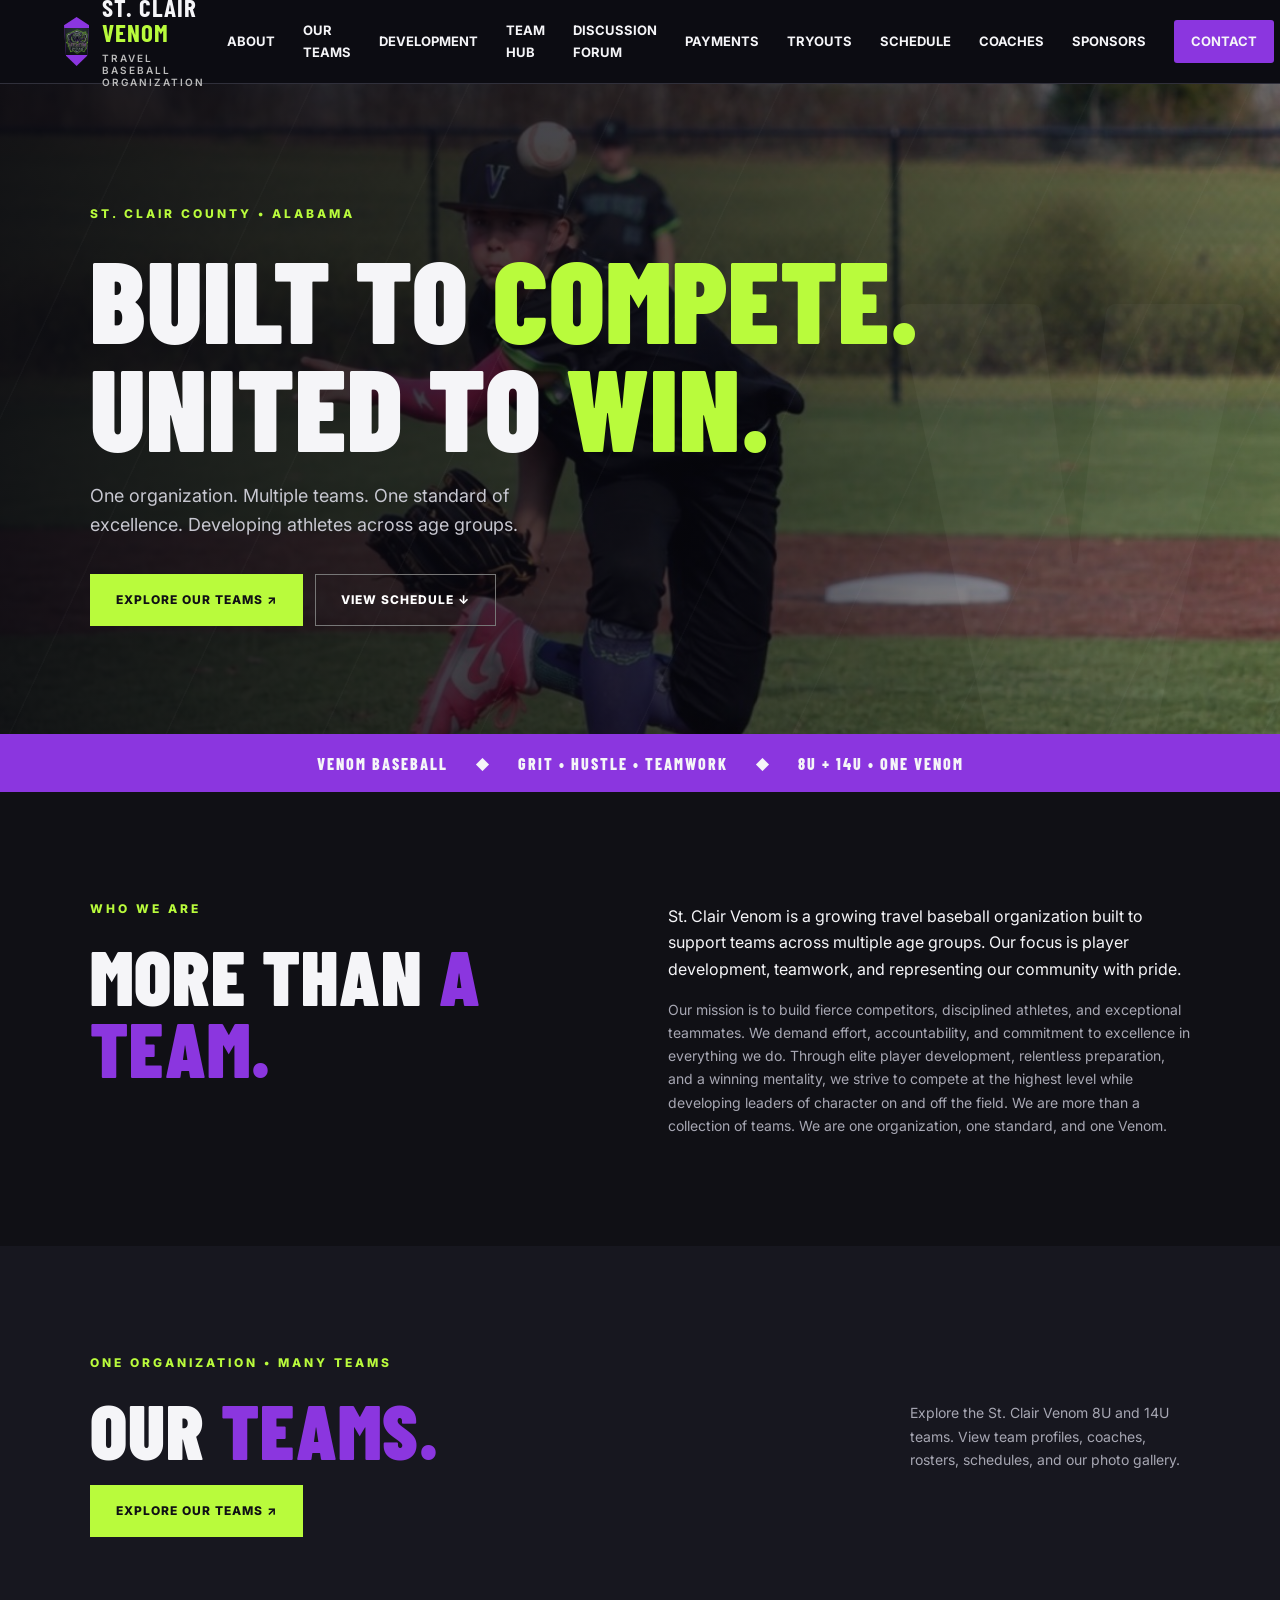
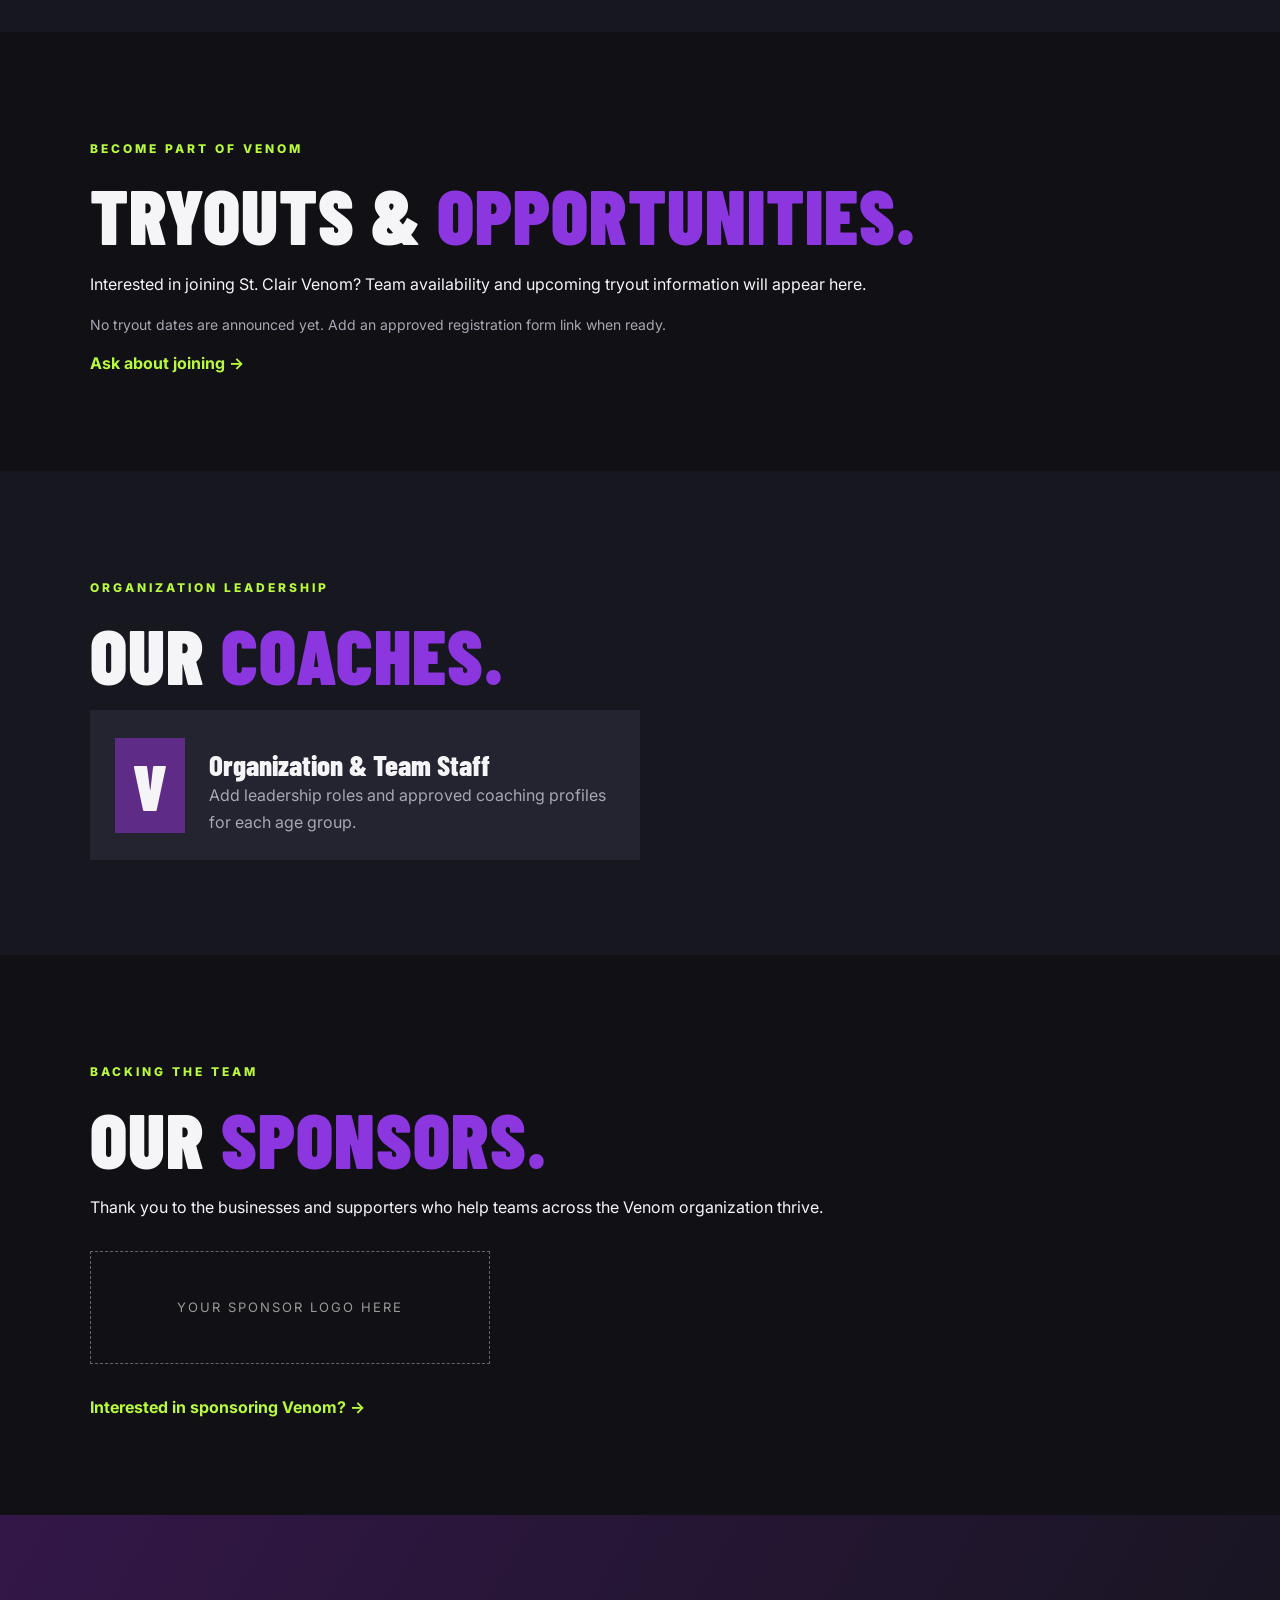
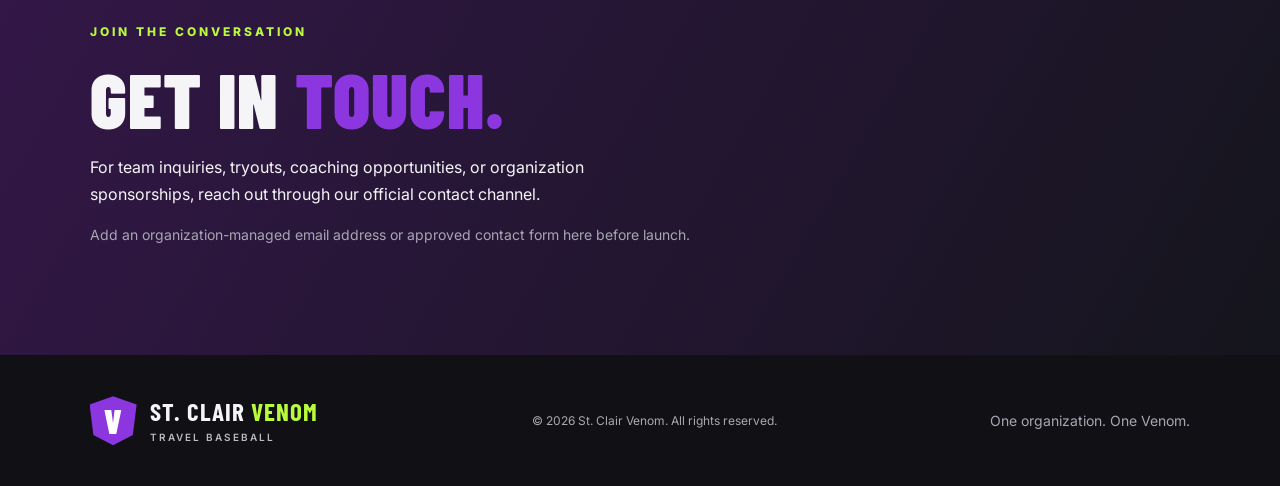
==== commit f83fb73a: "Update mission statement in about section Added mission statement to the about section of the homepa" ====
--- a/index.html
+++ b/index.html
@@ -10,7 +10,9 @@
 
 <span>ST. CLAIR <b>VENOM</b><small>TRAVEL BASEBALL ORGANIZATION</small></span></a><button id="menu" aria-label="Toggle navigation" aria-expanded="false">☰</button><nav id="nav"><a href="about.html">About</a><a href="teams.html">Our Teams</a><a href="development.html">Development</a>
 <a href="hub.html">Team Hub</a><a href="board.html">Discussion Forum</a>
-<a href="payments.html">Payments</a><a href="tryouts.html">Tryouts</a><a href="schedule.html">Schedule</a><a href="#coaches">Coaches</a><a href="#sponsors">Sponsors</a><a class="navcta" href="#contact">Contact</a></nav></header><main><section id="home" class="hero"><div class="glow"></div><div class="hero-inner"><p class="eyebrow">ST. CLAIR COUNTY • ALABAMA</p><h1>BUILT TO <em>COMPETE.</em><br>UNITED TO <em>WIN.</em></h1><p class="lede">One organization. Multiple teams. One standard of excellence. Developing athletes across age groups.</p><div class="actions"><a class="btn" href="teams.html">EXPLORE OUR TEAMS ↗</a><a class="btn outline" href="schedule.html">VIEW SCHEDULE ↓</a></div></div><div class="hero-v">V</div></section><section class="ticker"><span>VENOM BASEBALL</span><span>◆</span><span>GRIT • HUSTLE • TEAMWORK</span><span>◆</span><span>8U + 14U • ONE VENOM</span></section><section id="about" class="section about"><div><p class="eyebrow">WHO WE ARE</p><h2>MORE THAN <span>A TEAM.</span></h2></div><div><p>St. Clair Venom is a growing travel baseball organization built to support teams across multiple age groups. Our focus is player development, teamwork, and representing our community with pride.</p><p class="muted">Add the organization's official mission statement here.</p></div></section>
+<a href="payments.html">Payments</a><a href="tryouts.html">Tryouts</a><a href="schedule.html">Schedule</a><a href="#coaches">Coaches</a><a href="#sponsors">Sponsors</a><a class="navcta" href="#contact">Contact</a></nav></header><main><section id="home" class="hero"><div class="glow"></div><div class="hero-inner"><p class="eyebrow">ST. CLAIR COUNTY • ALABAMA</p><h1>BUILT TO <em>COMPETE.</em><br>UNITED TO <em>WIN.</em></h1><p class="lede">One organization. Multiple teams. One standard of excellence. Developing athletes across age groups.</p><div class="actions"><a class="btn" href="teams.html">EXPLORE OUR TEAMS ↗</a><a class="btn outline" href="schedule.html">VIEW SCHEDULE ↓</a></div></div><div class="hero-v">V</div></section><section class="ticker"><span>VENOM BASEBALL</span><span>◆</span><span>GRIT • HUSTLE • TEAMWORK</span><span>◆</span><span>8U + 14U • ONE VENOM</span></section><section id="about" class="section about"><div><p class="eyebrow">WHO WE ARE</p><h2>MORE THAN <span>A TEAM.</span></h2></div><div><p>St. Clair Venom is a growing travel baseball organization built to support teams across multiple age groups. Our focus is player development, teamwork, and representing our community with pride.</p><p class="muted">
+Our mission is to build fierce competitors, disciplined athletes, and exceptional teammates. We demand effort, accountability, and commitment to excellence in everything we do. Through elite player development, relentless preparation, and a winning mentality, we strive to compete at the highest level while developing leaders of character on and off the field. We are more than a collection of teams. We are one organization, one standard, and one Venom.
+</p></div></section>
 <section id="teams" class="section dark">
   <div class="section-head">
     <div>
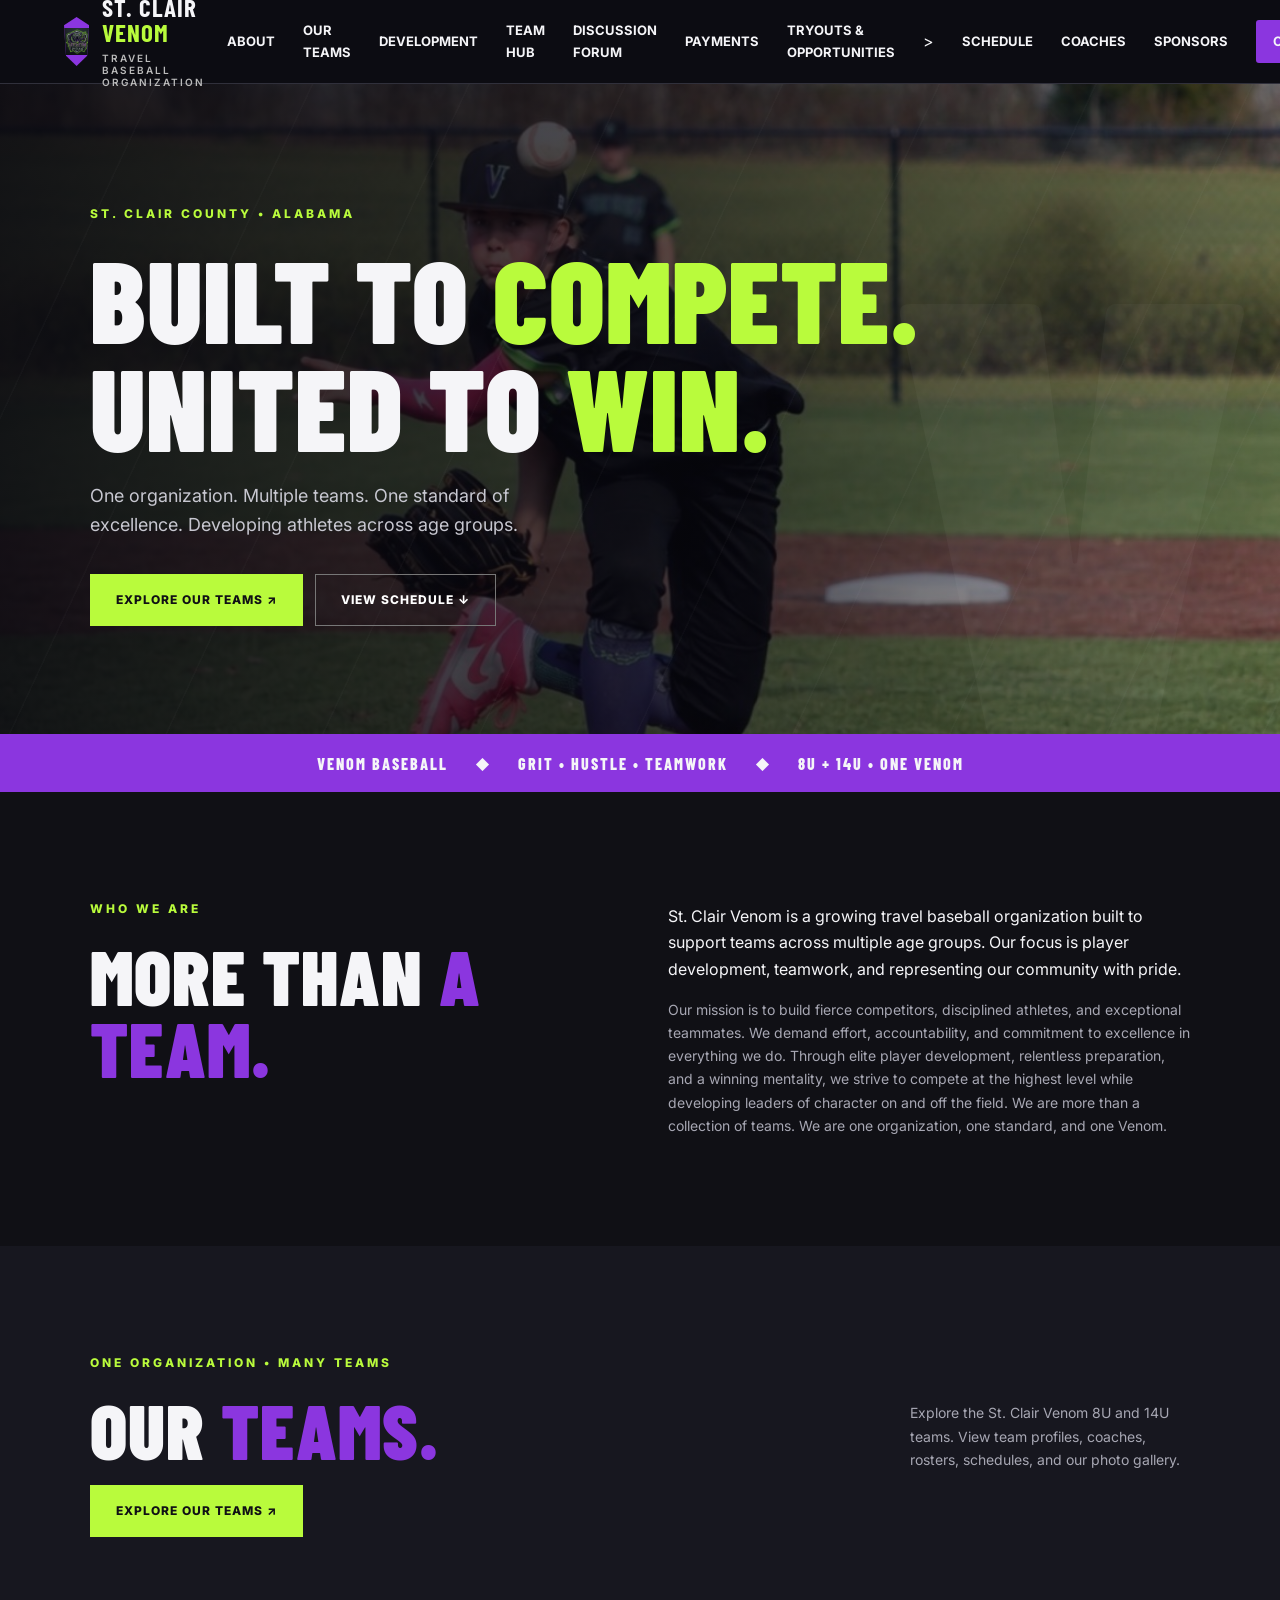
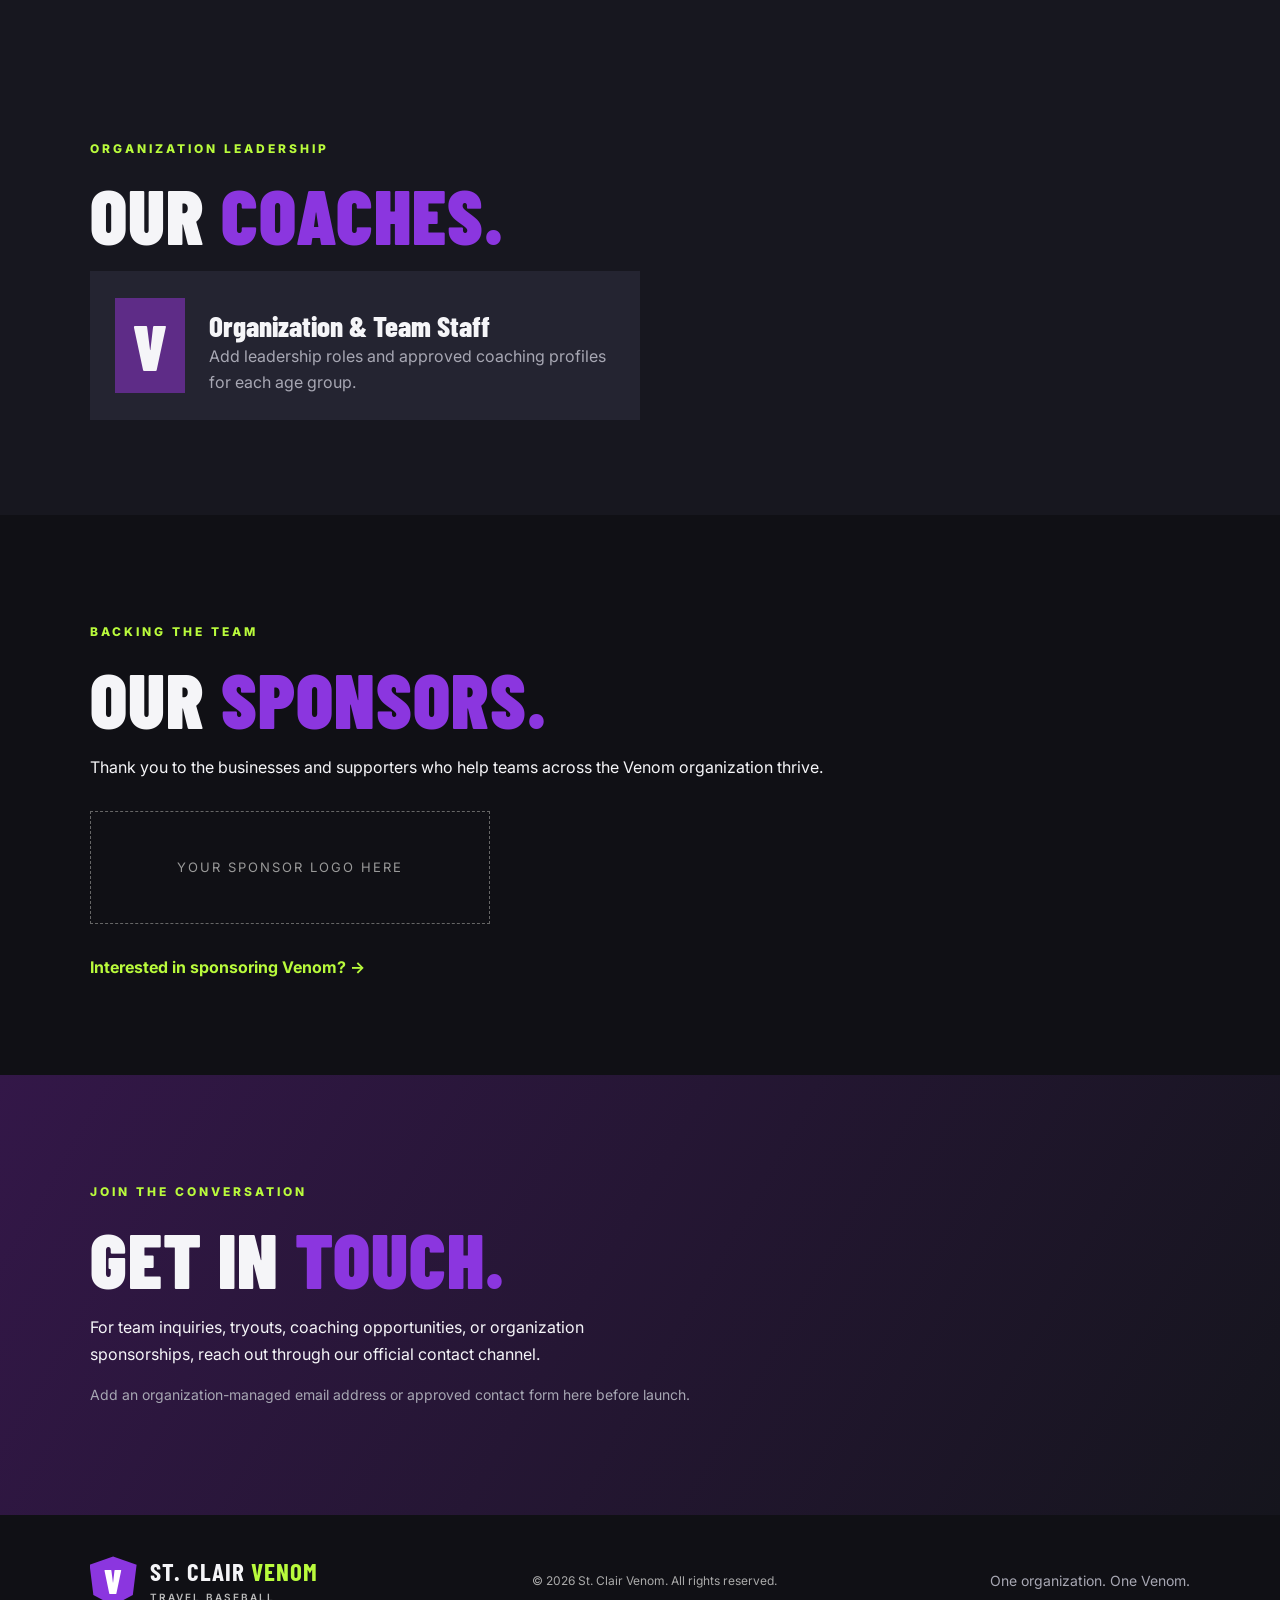
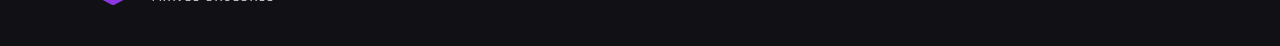
==== commit 1d243293: "Update homepage tryouts navigation and section Updated the tryouts section to indicate that no tryou" ====
--- a/index.html
+++ b/index.html
@@ -10,7 +10,7 @@
 
 <span>ST. CLAIR <b>VENOM</b><small>TRAVEL BASEBALL ORGANIZATION</small></span></a><button id="menu" aria-label="Toggle navigation" aria-expanded="false">☰</button><nav id="nav"><a href="about.html">About</a><a href="teams.html">Our Teams</a><a href="development.html">Development</a>
 <a href="hub.html">Team Hub</a><a href="board.html">Discussion Forum</a>
-<a href="payments.html">Payments</a><a href="tryouts.html">Tryouts</a><a href="schedule.html">Schedule</a><a href="#coaches">Coaches</a><a href="#sponsors">Sponsors</a><a class="navcta" href="#contact">Contact</a></nav></header><main><section id="home" class="hero"><div class="glow"></div><div class="hero-inner"><p class="eyebrow">ST. CLAIR COUNTY • ALABAMA</p><h1>BUILT TO <em>COMPETE.</em><br>UNITED TO <em>WIN.</em></h1><p class="lede">One organization. Multiple teams. One standard of excellence. Developing athletes across age groups.</p><div class="actions"><a class="btn" href="teams.html">EXPLORE OUR TEAMS ↗</a><a class="btn outline" href="schedule.html">VIEW SCHEDULE ↓</a></div></div><div class="hero-v">V</div></section><section class="ticker"><span>VENOM BASEBALL</span><span>◆</span><span>GRIT • HUSTLE • TEAMWORK</span><span>◆</span><span>8U + 14U • ONE VENOM</span></section><section id="about" class="section about"><div><p class="eyebrow">WHO WE ARE</p><h2>MORE THAN <span>A TEAM.</span></h2></div><div><p>St. Clair Venom is a growing travel baseball organization built to support teams across multiple age groups. Our focus is player development, teamwork, and representing our community with pride.</p><p class="muted">
+<a href="payments.html">Payments</a><a href="tryouts.html">Tryouts &amp; Opportunities</a>><a href="schedule.html">Schedule</a><a href="#coaches">Coaches</a><a href="#sponsors">Sponsors</a><a class="navcta" href="#contact">Contact</a></nav></header><main><section id="home" class="hero"><div class="glow"></div><div class="hero-inner"><p class="eyebrow">ST. CLAIR COUNTY • ALABAMA</p><h1>BUILT TO <em>COMPETE.</em><br>UNITED TO <em>WIN.</em></h1><p class="lede">One organization. Multiple teams. One standard of excellence. Developing athletes across age groups.</p><div class="actions"><a class="btn" href="teams.html">EXPLORE OUR TEAMS ↗</a><a class="btn outline" href="schedule.html">VIEW SCHEDULE ↓</a></div></div><div class="hero-v">V</div></section><section class="ticker"><span>VENOM BASEBALL</span><span>◆</span><span>GRIT • HUSTLE • TEAMWORK</span><span>◆</span><span>8U + 14U • ONE VENOM</span></section><section id="about" class="section about"><div><p class="eyebrow">WHO WE ARE</p><h2>MORE THAN <span>A TEAM.</span></h2></div><div><p>St. Clair Venom is a growing travel baseball organization built to support teams across multiple age groups. Our focus is player development, teamwork, and representing our community with pride.</p><p class="muted">
 Our mission is to build fierce competitors, disciplined athletes, and exceptional teammates. We demand effort, accountability, and commitment to excellence in everything we do. Through elite player development, relentless preparation, and a winning mentality, we strive to compete at the highest level while developing leaders of character on and off the field. We are more than a collection of teams. We are one organization, one standard, and one Venom.
 </p></div></section>
 <section id="teams" class="section dark">
@@ -30,4 +30,4 @@
     EXPLORE OUR TEAMS ↗
   </a>
 </section>
-</section><section id="tryouts" class="section"><p class="eyebrow">BECOME PART OF VENOM</p><h2>TRYOUTS & <span>OPPORTUNITIES.</span></h2><p>Interested in joining St. Clair Venom? Team availability and upcoming tryout information will appear here.</p><p class="muted">No tryout dates are announced yet. Add an approved registration form link when ready.</p><a class="text-link" href="#contact">Ask about joining →</a></section><section id="coaches" class="section dark"><p class="eyebrow">ORGANIZATION LEADERSHIP</p><h2>OUR <span>COACHES.</span></h2><div class="coach-card"><div class="coach-icon">V</div><div><h3>Organization & Team Staff</h3><p>Add leadership roles and approved coaching profiles for each age group.</p></div></div></section><section id="sponsors" class="section"><p class="eyebrow">BACKING THE TEAM</p><h2>OUR <span>SPONSORS.</span></h2><p>Thank you to the businesses and supporters who help teams across the Venom organization thrive.</p><div class="sponsor-box">YOUR SPONSOR LOGO HERE</div><a class="text-link" href="#contact">Interested in sponsoring Venom? →</a></section><section id="contact" class="section contact"><p class="eyebrow">JOIN THE CONVERSATION</p><h2>GET IN <span>TOUCH.</span></h2><p>For team inquiries, tryouts, coaching opportunities, or organization sponsorships, reach out through our official contact channel.</p><p class="muted">Add an organization-managed email address or approved contact form here before launch.</p></section></main><footer><div class="brand"><span class="mark">V</span><span>ST. CLAIR <b>VENOM</b><small>TRAVEL BASEBALL</small></span></div><p>© <span id="year"></span> St. Clair Venom. All rights reserved.</p><p class="muted">One organization. One Venom.</p></footer><script src="script.js"></script></body></html>
+</section><section id="tryouts" class="section" hidden><p class="eyebrow">BECOME PART OF VENOM</p><h2>TRYOUTS & <span>OPPORTUNITIES.</span></h2><p>Interested in joining St. Clair Venom? Team availability and upcoming tryout information will appear here.</p><p class="muted">No tryout dates are announced yet. Add an approved registration form link when ready.</p><a class="text-link" href="#contact">Ask about joining →</a></section><section id="coaches" class="section dark"><p class="eyebrow">ORGANIZATION LEADERSHIP</p><h2>OUR <span>COACHES.</span></h2><div class="coach-card"><div class="coach-icon">V</div><div><h3>Organization & Team Staff</h3><p>Add leadership roles and approved coaching profiles for each age group.</p></div></div></section><section id="sponsors" class="section"><p class="eyebrow">BACKING THE TEAM</p><h2>OUR <span>SPONSORS.</span></h2><p>Thank you to the businesses and supporters who help teams across the Venom organization thrive.</p><div class="sponsor-box">YOUR SPONSOR LOGO HERE</div><a class="text-link" href="#contact">Interested in sponsoring Venom? →</a></section><section id="contact" class="section contact"><p class="eyebrow">JOIN THE CONVERSATION</p><h2>GET IN <span>TOUCH.</span></h2><p>For team inquiries, tryouts, coaching opportunities, or organization sponsorships, reach out through our official contact channel.</p><p class="muted">Add an organization-managed email address or approved contact form here before launch.</p></section></main><footer><div class="brand"><span class="mark">V</span><span>ST. CLAIR <b>VENOM</b><small>TRAVEL BASEBALL</small></span></div><p>© <span id="year"></span> St. Clair Venom. All rights reserved.</p><p class="muted">One organization. One Venom.</p></footer><script src="script.js"></script></body></html>
